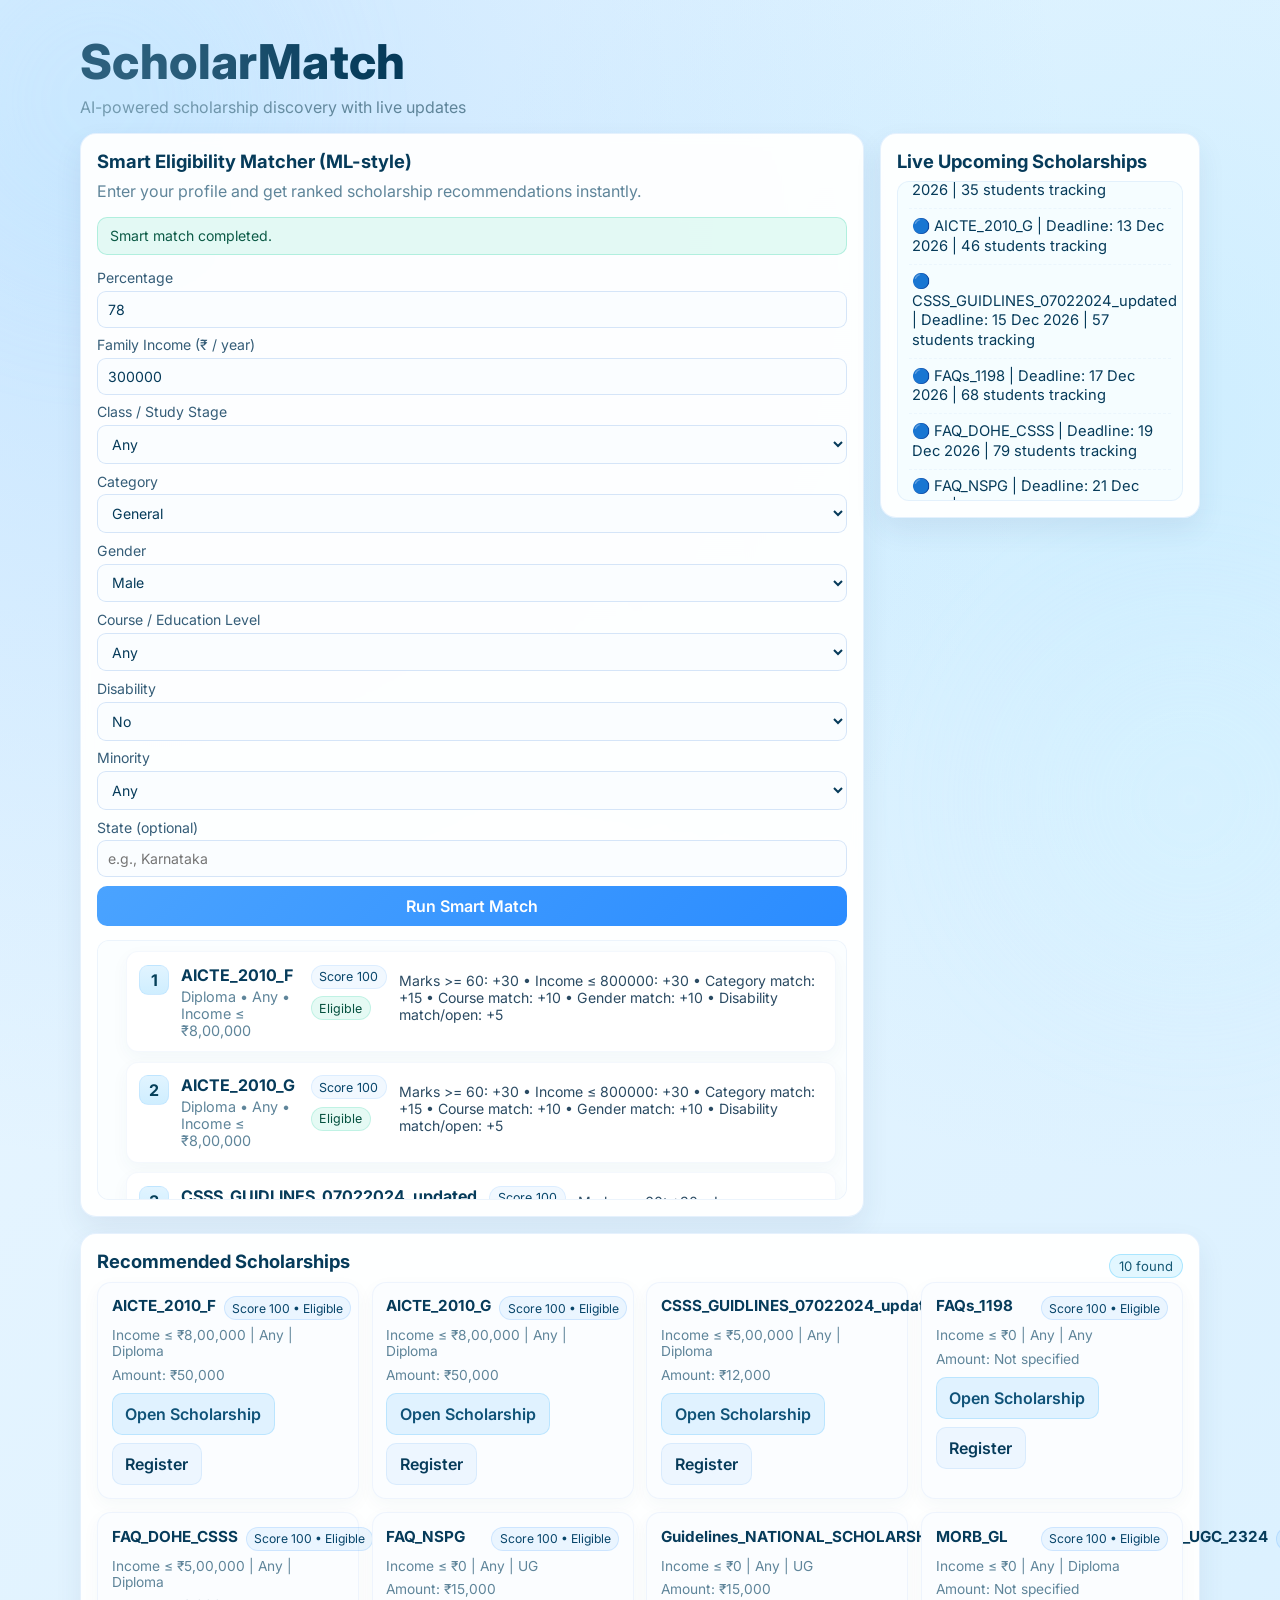
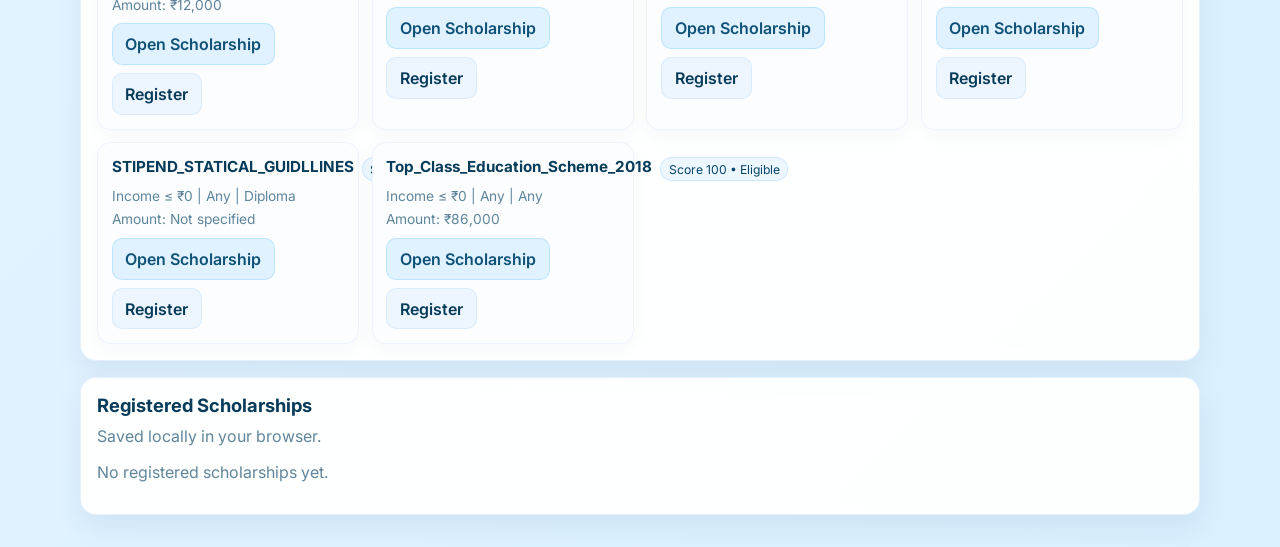
==== frontend/index.html @ 760ea65b "Folder arranged in structured manner" ====
<!DOCTYPE html>
<html lang="en">
<head>
  <meta charset="UTF-8" />
  <meta name="viewport" content="width=device-width, initial-scale=1.0" />
  <title>ScholarMatch</title>
  <link rel="preconnect" href="https://fonts.googleapis.com">
  <link rel="preconnect" href="https://fonts.gstatic.com" crossorigin>
  <link href="https://fonts.googleapis.com/css2?family=Inter:wght@400;500;600;700;800&display=swap" rel="stylesheet">
  <link rel="stylesheet" href="styles.css" />
</head>
<body>
  <div class="bg-glow bg-glow-1"></div>
  <div class="bg-glow bg-glow-2"></div>

  <header class="header container">
    <h1>ScholarMatch</h1>
    <p>AI-powered scholarship discovery with live updates</p>
  </header>

  <main class="container grid">
    <section class="panel matcher">
      <h2>Smart Eligibility Matcher (ML-style)</h2>
      <p class="muted">Enter your profile and get ranked scholarship recommendations instantly.</p>
      <p id="statusBox" class="status info">Loading scholarship data...</p>

      <form id="profileForm" class="form-grid">
        <label>
          Percentage
          <input type="number" id="marks" min="0" max="100" step="0.1" value="78" required />
        </label>

        <label>
          Family Income (₹ / year)
          <input type="number" id="income" min="0" step="1000" value="300000" required />
        </label>

        <label>
          Class / Study Stage
          <select id="class_level">
            <option value="any">Any</option>
            <option value="8">Class 8</option>
            <option value="9">Class 9</option>
            <option value="10">Class 10</option>
            <option value="11">Class 11</option>
            <option value="12">Class 12</option>
            <option value="diploma">Diploma</option>
            <option value="ug">UG</option>
            <option value="pg">PG</option>
          </select>
        </label>

        <label>
          Category
          <select id="category">
            <option>General</option>
            <option>OBC</option>
            <option>SC</option>
            <option>ST</option>
            <option>Minority</option>
          </select>
        </label>

        <label>
          Gender
          <select id="gender">
            <option>Male</option>
            <option>Female</option>
          </select>
        </label>

        <label>
          Course / Education Level
          <select id="education_level">
            <option value="any">Any</option>
            <option value="school">1-10th</option>
            <option value="pu">PU</option>
            <option value="diploma">Diploma</option>
            <option value="ug">Degree (UG)</option>
            <option value="pg">Masters (PG)</option>
          </select>
        </label>

        <label>
          Disability
          <select id="disability">
            <option>No</option>
            <option>Yes</option>
          </select>
        </label>

        <label>
          Minority
          <select id="minority">
            <option value="any">Any</option>
            <option value="yes">Yes</option>
            <option value="no">No</option>
          </select>
        </label>

        <label>
          State (optional)
          <input type="text" id="state" placeholder="e.g., Karnataka" />
        </label>

        <button type="submit" class="btn-primary">Run Smart Match</button>
      </form>
      <div id="matchList" class="match-list" aria-live="polite"></div>
    </section>

    <section class="panel sidebar">
      <h2>Live Upcoming Scholarships</h2>
      <div id="liveTicker" class="ticker" aria-live="polite"></div>
    </section>

    <section class="panel full">
      <div class="section-title-row">
        <h2>Recommended Scholarships</h2>
        <span id="recommendationCount" class="badge">0 found</span>
      </div>
      <div id="recommendationCards" class="cards"></div>
    </section>

    <section class="panel full">
      <h2>Registered Scholarships</h2>
      <p class="muted">Saved locally in your browser.</p>
      <div id="registeredCards" class="cards"></div>
    </section>
  </main>

  <template id="scholarshipCardTemplate">
    <article class="card">
      <div class="card-top">
        <h3 class="title"></h3>
        <span class="score-chip"></span>
      </div>
      <p class="meta"></p>
      <p class="amount"></p>
      <div class="actions">
        <a class="btn-link apply-link" target="_blank" rel="noopener">Open Scholarship</a>
        <button class="btn-secondary register-btn">Register</button>
      </div>
    </article>
  </template>

  <script src="script.js"></script>
</body>
</html>
---- frontend/styles.css ----
:root {
  --bg: #eaf6ff;
  --bg2: #d9f0ff;
  --panel: rgba(255, 255, 255, 0.95);
  --border: rgba(100, 170, 240, 0.16);
  --text: #063b5a;
  --muted: #5f859a;
  --primary: #4aa3ff;
  --primary-strong: #2b8cff;
  --accent: #8fdcff;
  --success: #16a085;
}

* { box-sizing: border-box; }

html,
body {
  margin: 0;
  min-height: 100%;
  overflow-x: hidden;
}

body {
  font-family: Inter, system-ui, -apple-system, Segoe UI, Roboto, sans-serif;
  color: var(--text);
  background:
    radial-gradient(circle at 10% 10%, rgba(138, 199, 255, 0.34) 0, transparent 42%),
    radial-gradient(circle at 90% 20%, rgba(141, 220, 255, 0.24) 0, transparent 36%),
    linear-gradient(135deg, var(--bg) 0%, var(--bg2) 100%);
}

.container {
  width: min(1120px, calc(100% - 1.5rem));
  margin: 0 auto;
}

.header {
  padding: 2rem 0 1rem;
}

.header h1 {
  margin: 0;
  font-size: clamp(2rem, 4vw, 3rem);
  font-weight: 800;
  letter-spacing: 0.4px;
}

.header p {
  margin: 0.35rem 0 0;
  color: var(--muted);
}

.grid {
  display: grid;
  grid-template-columns: minmax(0, 1fr);
  gap: 1rem;
  padding-bottom: 2rem;
}

@media (min-width: 920px) {
  .grid {
    grid-template-columns: minmax(0, 1fr) 320px;
    align-items: start;
  }

  .full {
    grid-column: 1 / -1;
  }
}

.panel {
  min-width: 0;
  background: var(--panel);
  border: 1px solid var(--border);
  border-radius: 16px;
  padding: 1rem;
  box-shadow: 0 12px 28px rgba(40, 70, 100, 0.08);
  backdrop-filter: blur(6px);
}

.panel.matcher {
  max-height: none;
  overflow: visible;
}

.panel.sidebar {
  position: sticky;
  top: 1rem;
  align-self: start;
}

h2 {
  margin: 0 0 0.6rem;
  font-size: 1.15rem;
}

.muted {
  color: var(--muted);
  margin-top: 0;
}

.status {
  margin: 0.7rem 0 0.9rem;
  padding: 0.58rem 0.75rem;
  border-radius: 10px;
  font-size: 0.88rem;
  border: 1px solid transparent;
}

.status.info {
  background: rgba(101, 209, 255, 0.14);
  border-color: rgba(101, 209, 255, 0.34);
  color: #225c78;
}

.status.ok {
  background: rgba(46, 208, 167, 0.12);
  border-color: rgba(46, 208, 167, 0.28);
  color: #0c5a46;
}

.status.warn {
  background: rgba(255, 195, 82, 0.14);
  border-color: rgba(255, 195, 82, 0.28);
  color: #8a5f00;
}

.form-grid {
  display: grid;
  grid-template-columns: 1fr;
  gap: 0.55rem;
}

.form-grid label {
  font-size: 0.88rem;
  color: #355d78;
  display: grid;
  gap: 0.3rem;
}

input,
select,
button {
  font: inherit;
}

input,
select {
  border: 1px solid rgba(120, 170, 230, 0.28);
  background: rgba(250, 253, 255, 0.95);
  color: var(--text);
  border-radius: 9px;
  padding: 0.55rem 0.65rem;
}

.btn-primary,
.btn-secondary,
.btn-link {
  border: 0;
  border-radius: 10px;
  padding: 0.62rem 0.8rem;
  cursor: pointer;
  text-decoration: none;
  display: inline-flex;
  align-items: center;
  justify-content: center;
  font-weight: 600;
}

.btn-primary {
  background: linear-gradient(135deg, var(--primary), var(--primary-strong));
  color: #fff;
}

.btn-primary:hover {
  filter: brightness(1.05);
}

.btn-secondary {
  background: rgba(74, 163, 255, 0.08);
  color: var(--text);
  border: 1px solid rgba(120, 180, 240, 0.18);
}

.btn-link {
  background: rgba(91, 183, 255, 0.16);
  color: #0f5278;
  border: 1px solid rgba(116, 202, 255, 0.34);
}

.section-title-row {
  display: flex;
  align-items: center;
  justify-content: space-between;
  gap: 0.5rem;
}

.badge {
  background: rgba(101, 209, 255, 0.18);
  color: #165974;
  border: 1px solid rgba(101, 209, 255, 0.45);
  padding: 0.18rem 0.55rem;
  border-radius: 999px;
  font-size: 0.82rem;
}

.cards {
  display: grid;
  grid-template-columns: repeat(auto-fill, minmax(230px, 1fr));
  gap: 0.8rem;
}

.card {
  background: #fbfdff;
  border: 1px solid rgba(120, 170, 230, 0.1);
  border-radius: 14px;
  padding: 0.85rem;
  box-shadow: 0 6px 18px rgba(30, 70, 110, 0.04);
}

.card-top {
  display: flex;
  align-items: flex-start;
  justify-content: space-between;
  gap: 0.5rem;
}

.title {
  margin: 0;
  font-size: 0.95rem;
  line-height: 1.35;
  color: var(--text);
}

.score-chip {
  background: rgba(74, 163, 255, 0.09);
  border: 1px solid rgba(74, 163, 255, 0.18);
  color: #07456a;
  font-size: 0.76rem;
  padding: 0.22rem 0.46rem;
  border-radius: 999px;
  white-space: nowrap;
}

.meta,
.amount {
  margin: 0.45rem 0 0;
  color: var(--muted);
  font-size: 0.86rem;
}

.actions {
  margin-top: 0.65rem;
  display: flex;
  gap: 0.5rem;
  flex-wrap: wrap;
}

.match-list {
  margin-top: 0.9rem;
  padding: 0.65rem;
  border-radius: 12px;
  background: #fbfeff;
  border: 1px solid rgba(120, 170, 230, 0.12);
  max-height: 260px;
  overflow-y: auto;
}

.match-list::-webkit-scrollbar,
.ticker-track::-webkit-scrollbar {
  width: 8px;
}

.match-list::-webkit-scrollbar-thumb,
.ticker-track::-webkit-scrollbar-thumb {
  background: rgba(120, 170, 230, 0.35);
  border-radius: 8px;
}

.match-list ol {
  margin: 0;
  padding: 0 0 0 1.1rem;
}

.match-item {
  display: flex;
  gap: 0.75rem;
  align-items: flex-start;
  padding: 0.78rem;
  margin-bottom: 0.6rem;
  border: 1px solid rgba(120, 170, 230, 0.08);
  border-radius: 12px;
  background: #ffffff;
  box-shadow: 0 6px 18px rgba(30, 70, 110, 0.04);
}

.match-item:last-child {
  margin-bottom: 0;
}

.match-rank {
  min-width: 30px;
  height: 30px;
  border-radius: 9px;
  background: linear-gradient(180deg, #e1f4ff, #cfeeff);
  color: #06405a;
  border: 1px solid rgba(74, 163, 255, 0.12);
  display: inline-grid;
  place-items: center;
  font-weight: 700;
}

.match-title {
  font-weight: 700;
  color: var(--text);
}

.match-title-link {
  color: var(--text);
  text-decoration: none;
}

.match-title-link:hover {
  color: var(--primary-strong);
  text-decoration: underline;
}

.match-sub {
  color: var(--muted);
  font-size: 0.9rem;
}

.match-badges {
  margin-left: auto;
  display: flex;
  gap: 0.45rem;
  align-items: center;
  flex-wrap: wrap;
}

.badge-small,
.badge-eligible {
  font-size: 0.78rem;
  border-radius: 999px;
  padding: 0.22rem 0.48rem;
  white-space: nowrap;
}

.badge-small {
  background: rgba(74, 163, 255, 0.08);
  color: #07456a;
  border: 1px solid rgba(74, 163, 255, 0.12);
}

.badge-eligible {
  background: rgba(46, 208, 167, 0.12);
  color: #05513f;
  border: 1px solid rgba(46, 208, 167, 0.2);
}

.breakdown {
  margin-top: 0.45rem;
  color: #2b4b63;
  font-size: 0.88rem;
}

.ticker {
  border: 1px solid rgba(120, 170, 230, 0.14);
  border-radius: 12px;
  background: rgba(245, 253, 255, 0.96);
  height: 320px;
  overflow: hidden;
}

.ticker-track {
  height: 100%;
  overflow-y: auto;
  padding: 0.7rem;
}

.ticker-item {
  color: var(--text);
  font-size: 0.92rem;
  display: block;
  padding: 0.45rem 0.2rem;
  border-bottom: 1px dashed rgba(120, 170, 230, 0.08);
  line-height: 1.35;
}

.bg-glow {
  position: fixed;
  width: 360px;
  height: 360px;
  border-radius: 50%;
  filter: blur(70px);
  opacity: 0.22;
  pointer-events: none;
}

.bg-glow-1 {
  background: #bfe9ff;
  top: -80px;
  left: -80px;
}

.bg-glow-2 {
  background: #d7f6ff;
  right: -90px;
  bottom: -80px;
}
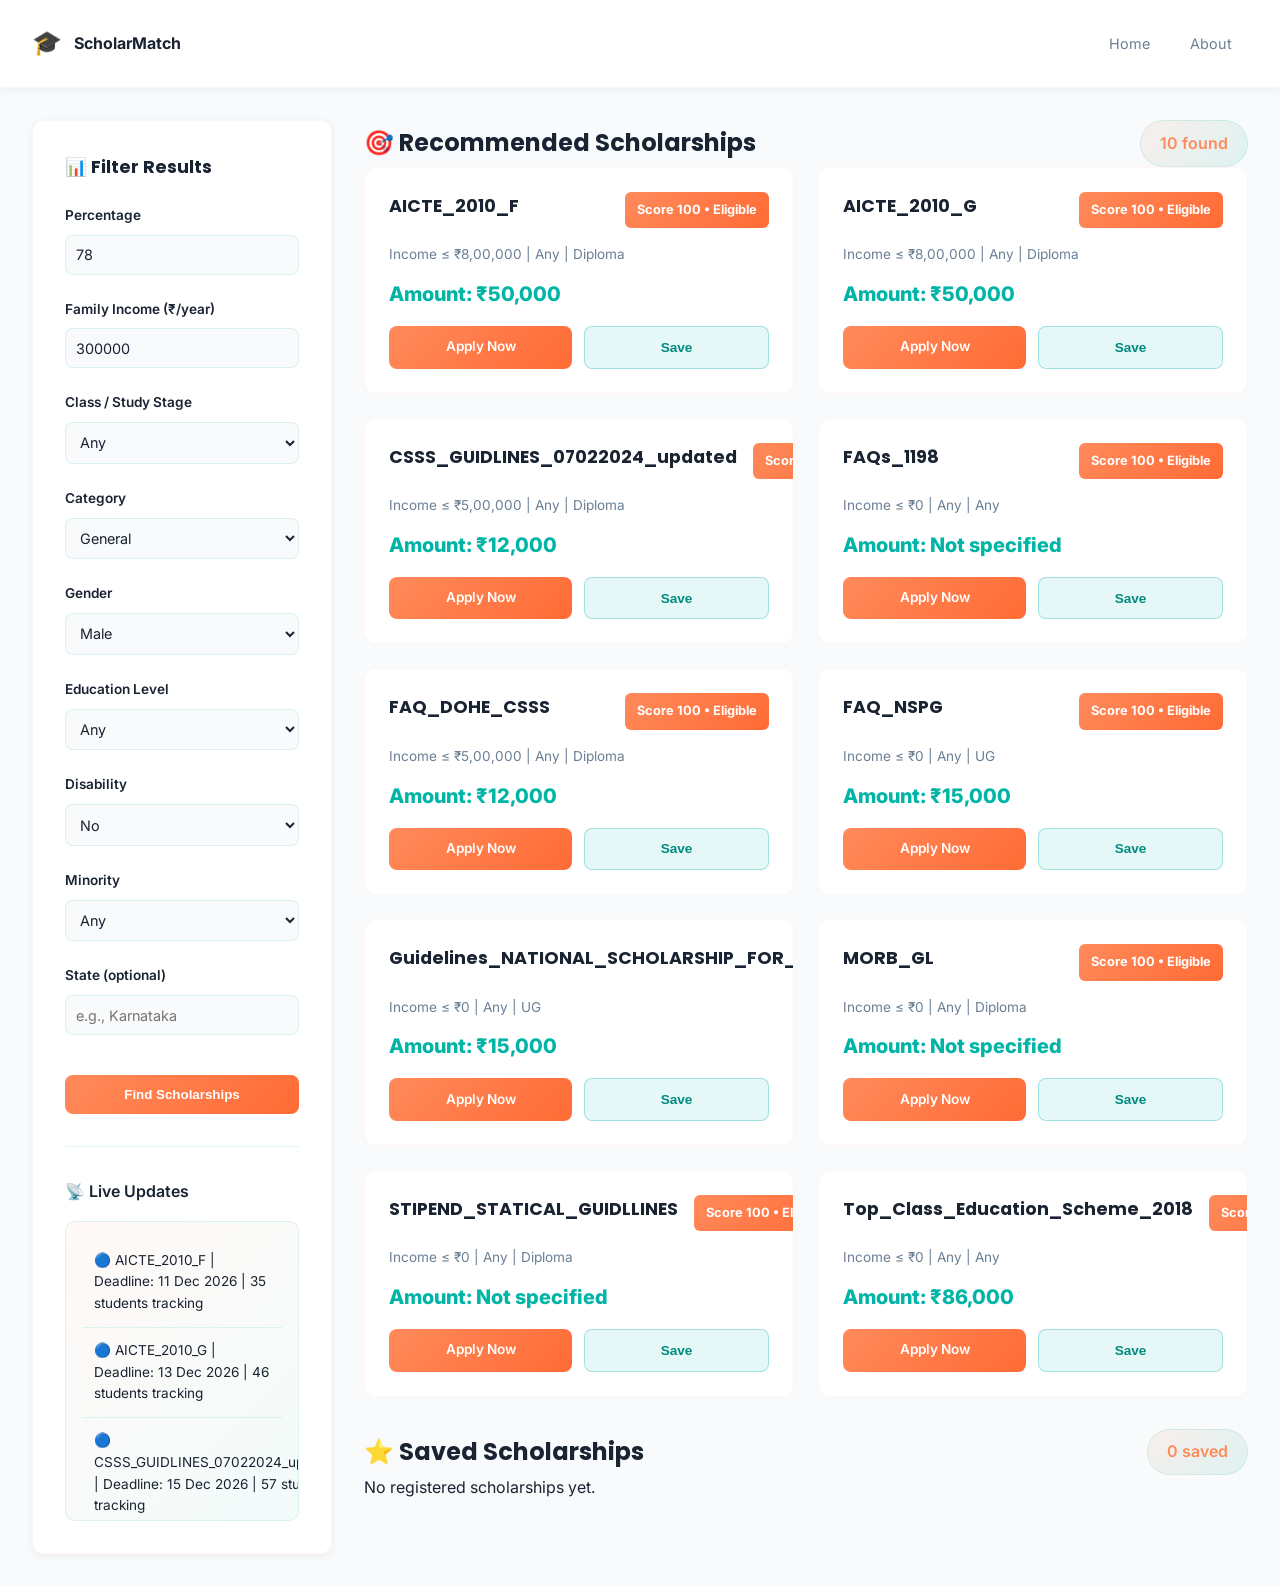
==== commit e0a0beb7: "Updated frontend UI" ====
--- a/frontend/index.html
+++ b/frontend/index.html
@@ -3,40 +3,46 @@
 <head>
   <meta charset="UTF-8" />
   <meta name="viewport" content="width=device-width, initial-scale=1.0" />
-  <title>ScholarMatch</title>
+  <title>ScholarMatch - Dashboard</title>
   <link rel="preconnect" href="https://fonts.googleapis.com">
   <link rel="preconnect" href="https://fonts.gstatic.com" crossorigin>
-  <link href="https://fonts.googleapis.com/css2?family=Inter:wght@400;500;600;700;800&display=swap" rel="stylesheet">
+  <link href="https://fonts.googleapis.com/css2?family=Poppins:wght@300;400;600;700;800&family=Inter:wght@400;500;600&display=swap" rel="stylesheet">
   <link rel="stylesheet" href="styles.css" />
 </head>
 <body>
-  <div class="bg-glow bg-glow-1"></div>
-  <div class="bg-glow bg-glow-2"></div>
-
-  <header class="header container">
-    <h1>ScholarMatch</h1>
-    <p>AI-powered scholarship discovery with live updates</p>
+  <!-- Dashboard Header -->
+  <header class="dashboard-header">
+    <div class="dashboard-header-content">
+      <a href="welcome.html" class="dashboard-logo">
+        <span style="font-size: 1.5rem;">🎓</span>
+        <strong>ScholarMatch</strong>
+      </a>
+      <nav class="dashboard-nav">
+        <a href="welcome.html">Home</a>
+        <a href="#about">About</a>
+      </nav>
+    </div>
   </header>
 
-  <main class="container grid">
-    <section class="panel matcher">
-      <h2>Smart Eligibility Matcher (ML-style)</h2>
-      <p class="muted">Enter your profile and get ranked scholarship recommendations instantly.</p>
-      <p id="statusBox" class="status info">Loading scholarship data...</p>
+  <!-- Main Container -->
+  <div class="main-container">
+    <!-- Left Sidebar - Filters -->
+    <aside class="filter-sidebar">
+      <h3>📊 Filter Results</h3>
+      
+      <form id="filterForm">
+        <div class="filter-group">
+          <label>Percentage</label>
+          <input type="number" id="marks" min="0" max="100" step="0.1" value="78" required />
+        </div>
 
-      <form id="profileForm" class="form-grid">
-        <label>
-          Percentage
-          <input type="number" id="marks" min="0" max="100" step="0.1" value="78" required />
-        </label>
+        <div class="filter-group">
+          <label>Family Income (₹/year)</label>
+          <input type="number" id="income" min="0" step="1000" value="300000" required />
+        </div>
 
-        <label>
-          Family Income (₹ / year)
-          <input type="number" id="income" min="0" step="1000" value="300000" required />
-        </label>
-
-        <label>
-          Class / Study Stage
+        <div class="filter-group">
+          <label>Class / Study Stage</label>
           <select id="class_level">
             <option value="any">Any</option>
             <option value="8">Class 8</option>
@@ -48,10 +54,10 @@
             <option value="ug">UG</option>
             <option value="pg">PG</option>
           </select>
-        </label>
+        </div>
 
-        <label>
-          Category
+        <div class="filter-group">
+          <label>Category</label>
           <select id="category">
             <option>General</option>
             <option>OBC</option>
@@ -59,18 +65,18 @@
             <option>ST</option>
             <option>Minority</option>
           </select>
-        </label>
+        </div>
 
-        <label>
-          Gender
+        <div class="filter-group">
+          <label>Gender</label>
           <select id="gender">
             <option>Male</option>
             <option>Female</option>
           </select>
-        </label>
+        </div>
 
-        <label>
-          Course / Education Level
+        <div class="filter-group">
+          <label>Education Level</label>
           <select id="education_level">
             <option value="any">Any</option>
             <option value="school">1-10th</option>
@@ -79,55 +85,76 @@
             <option value="ug">Degree (UG)</option>
             <option value="pg">Masters (PG)</option>
           </select>
-        </label>
+        </div>
 
-        <label>
-          Disability
+        <div class="filter-group">
+          <label>Disability</label>
           <select id="disability">
             <option>No</option>
             <option>Yes</option>
           </select>
-        </label>
+        </div>
 
-        <label>
-          Minority
+        <div class="filter-group">
+          <label>Minority</label>
           <select id="minority">
             <option value="any">Any</option>
             <option value="yes">Yes</option>
             <option value="no">No</option>
           </select>
-        </label>
+        </div>
 
-        <label>
-          State (optional)
+        <div class="filter-group">
+          <label>State (optional)</label>
           <input type="text" id="state" placeholder="e.g., Karnataka" />
-        </label>
+        </div>
 
-        <button type="submit" class="btn-primary">Run Smart Match</button>
+        <button type="submit" class="filter-btn">Find Scholarships</button>
       </form>
-      <div id="matchList" class="match-list" aria-live="polite"></div>
-    </section>
 
-    <section class="panel sidebar">
-      <h2>Live Upcoming Scholarships</h2>
-      <div id="liveTicker" class="ticker" aria-live="polite"></div>
-    </section>
+      <!-- Live Ticker Section -->
+      <div style="margin-top: 2rem; padding-top: 2rem; border-top: 1px solid var(--border);">
+        <h4 style="margin-bottom: 1rem; font-weight: 600;">📡 Live Updates</h4>
+        <div id="liveTicker" class="ticker" aria-live="polite"></div>
+      </div>
+    </aside>
 
-    <section class="panel full">
-      <div class="section-title-row">
-        <h2>Recommended Scholarships</h2>
-        <span id="recommendationCount" class="badge">0 found</span>
-      </div>
-      <div id="recommendationCards" class="cards"></div>
-    </section>
+    <!-- Content Area -->
+    <main class="content-area">
+      <!-- Status Message -->
+      <div id="statusBox" class="status info" style="display: none;">Loading scholarship data...</div>
 
-    <section class="panel full">
-      <h2>Registered Scholarships</h2>
-      <p class="muted">Saved locally in your browser.</p>
-      <div id="registeredCards" class="cards"></div>
-    </section>
-  </main>
+      <!-- Recommended Scholarships Section -->
+      <section>
+        <div class="content-header">
+          <h2>🎯 Recommended Scholarships</h2>
+          <span id="recommendationCount" class="result-count">0 matches found</span>
+        </div>
+        <div id="recommendationCards" class="cards"></div>
+        <div id="emptyState" class="empty-state" style="display: none;">
+          <div class="empty-state-icon">🔍</div>
+          <h3>No Scholarships Found</h3>
+          <p>Try adjusting your filters to see more opportunities</p>
+        </div>
+      </section>
 
+      <!-- Registered/Saved Scholarships Section -->
+      <section>
+        <div class="content-header">
+          <h2>⭐ Saved Scholarships</h2>
+          <span id="registeredCount" class="result-count">0 saved</span>
+        </div>
+        <div id="registeredCards" class="cards"></div>
+        <div id="emptyRegistered" class="empty-state" style="display: none;">
+          <div class="empty-state-icon">💾</div>
+          <h3>No Saved Scholarships Yet</h3>
+          <p>Click "Save" on any scholarship to store it here</p>
+        </div>
+      </section>
+    </main>
+  </div>
+
+  <!-- Scholarship Card Template -->
   <template id="scholarshipCardTemplate">
     <article class="card">
       <div class="card-top">
@@ -137,8 +164,8 @@
       <p class="meta"></p>
       <p class="amount"></p>
       <div class="actions">
-        <a class="btn-link apply-link" target="_blank" rel="noopener">Open Scholarship</a>
-        <button class="btn-secondary register-btn">Register</button>
+        <a class="btn-link apply-link" target="_blank" rel="noopener">Apply Now</a>
+        <button class="btn-secondary register-btn">Save</button>
       </div>
     </article>
   </template>
--- a/frontend/styles.css
+++ b/frontend/styles.css
@@ -1,410 +1,1192 @@
 :root {
-  --bg: #eaf6ff;
-  --bg2: #d9f0ff;
-  --panel: rgba(255, 255, 255, 0.95);
-  --border: rgba(100, 170, 240, 0.16);
-  --text: #063b5a;
-  --muted: #5f859a;
-  --primary: #4aa3ff;
-  --primary-strong: #2b8cff;
-  --accent: #8fdcff;
-  --success: #16a085;
-}
-
-* { box-sizing: border-box; }
-
-html,
+  /* New Orange & Teal Color Scheme */
+  --primary: #FF8A5B;
+  --primary-dark: #FF6B35;
+  --primary-light: #FFB08A;
+  --accent: #00B4A6;
+  --accent-dark: #008B7F;
+  --accent-light: #5FD4C9;
+  
+  /* Neutrals */
+  --bg: #F8FAFB;
+  --bg-secondary: #F0F4F7;
+  --surface: rgba(255, 255, 255, 0.98);
+  --surface-dark: rgba(20, 30, 45, 0.95);
+  --text: #1a2332;
+  --text-light: #6b7f95;
+  --border: rgba(0, 180, 166, 0.12);
+  --border-light: rgba(255, 138, 91, 0.08);
+  
+  /* Shadows */
+  --shadow-sm: 0 2px 8px rgba(26, 35, 50, 0.06);
+  --shadow-md: 0 8px 24px rgba(26, 35, 50, 0.12);
+  --shadow-lg: 0 16px 40px rgba(26, 35, 50, 0.16);
+  --shadow-xl: 0 24px 56px rgba(26, 35, 50, 0.2);
+  
+  /* Transitions */
+  --transition-fast: 0.15s ease-out;
+  --transition-base: 0.3s ease-out;
+  --transition-slow: 0.5s ease-out;
+}
+
+* {
+  box-sizing: border-box;
+  margin: 0;
+  padding: 0;
+}
+
+html, body {
+  margin: 0;
+  padding: 0;
+  overflow-x: hidden;
+}
+
 body {
+  font-family: 'Inter', system-ui, -apple-system, Segoe UI, Roboto, sans-serif;
+  color: var(--text);
+  background: var(--bg);
+  line-height: 1.6;
+}
+
+body.welcome-page {
+  background: linear-gradient(135deg, #f8fafb 0%, #f0f4f7 100%);
+}
+
+/* ============= WELCOME PAGE STYLES ============= */
+
+.bg-wrapper {
+  position: fixed;
+  top: 0;
+  left: 0;
+  width: 100%;
+  height: 100%;
+  z-index: -1;
+  pointer-events: none;
+  overflow: hidden;
+}
+
+.gradient-blob {
+  position: absolute;
+  border-radius: 50%;
+  filter: blur(100px);
+  opacity: 0.6;
+  animation: float 15s ease-in-out infinite;
+}
+
+.blob-1 {
+  width: 400px;
+  height: 400px;
+  background: linear-gradient(135deg, #FF8A5B, #FFB08A);
+  top: -100px;
+  right: -50px;
+  animation-delay: 0s;
+}
+
+.blob-2 {
+  width: 350px;
+  height: 350px;
+  background: linear-gradient(135deg, #00B4A6, #5FD4C9);
+  bottom: 50px;
+  left: -100px;
+  animation-delay: 2s;
+}
+
+.blob-3 {
+  width: 300px;
+  height: 300px;
+  background: linear-gradient(135deg, #FF6B35, #00B4A6);
+  top: 50%;
+  left: 50%;
+  animation-delay: 4s;
+}
+
+@keyframes float {
+  0%, 100% { transform: translateY(0px) scale(1); }
+  50% { transform: translateY(-30px) scale(1.1); }
+}
+
+/* Navigation Header */
+.nav-header {
+  position: sticky;
+  top: 0;
+  z-index: 100;
+  background: rgba(248, 250, 251, 0.8);
+  backdrop-filter: blur(20px);
+  border-bottom: 1px solid var(--border-light);
+  padding: 1rem 0;
+}
+
+.nav-container {
+  max-width: 1200px;
+  margin: 0 auto;
+  padding: 0 2rem;
+  display: flex;
+  justify-content: space-between;
+  align-items: center;
+}
+
+.logo {
+  display: flex;
+  align-items: center;
+  gap: 0.75rem;
+  text-decoration: none;
+  color: var(--text);
+  cursor: pointer;
+  transition: transform var(--transition-base);
+}
+
+.logo:hover {
+  transform: translateY(-2px);
+}
+
+.logo-icon {
+  font-size: 1.75rem;
+  animation: bounce 2s ease-in-out infinite;
+}
+
+.logo-text {
+  font-family: 'Poppins', sans-serif;
+  font-size: 1.5rem;
+  font-weight: 800;
   margin: 0;
-  min-height: 100%;
-  overflow-x: hidden;
-}
-
-body {
-  font-family: Inter, system-ui, -apple-system, Segoe UI, Roboto, sans-serif;
-  color: var(--text);
-  background:
-    radial-gradient(circle at 10% 10%, rgba(138, 199, 255, 0.34) 0, transparent 42%),
-    radial-gradient(circle at 90% 20%, rgba(141, 220, 255, 0.24) 0, transparent 36%),
-    linear-gradient(135deg, var(--bg) 0%, var(--bg2) 100%);
-}
-
-.container {
-  width: min(1120px, calc(100% - 1.5rem));
+  background: linear-gradient(135deg, var(--primary), var(--accent));
+  -webkit-background-clip: text;
+  -webkit-text-fill-color: transparent;
+  background-clip: text;
+}
+
+.nav-link {
+  padding: 0.6rem 1.2rem;
+  background: var(--primary);
+  color: white;
+  text-decoration: none;
+  border-radius: 8px;
+  font-weight: 600;
+  font-size: 0.9rem;
+  transition: all var(--transition-base);
+}
+
+.nav-link:hover {
+  background: var(--primary-dark);
+  transform: translateY(-2px);
+  box-shadow: 0 8px 16px rgba(255, 106, 53, 0.25);
+}
+
+/* Hero Section */
+.hero {
+  padding: 5rem 2rem;
+  margin-top: 2rem;
+}
+
+.hero-container {
+  max-width: 1200px;
   margin: 0 auto;
-}
-
-.header {
-  padding: 2rem 0 1rem;
-}
-
-.header h1 {
+  display: grid;
+  grid-template-columns: 1fr 1fr;
+  gap: 4rem;
+  align-items: center;
+}
+
+.hero-badge {
+  display: inline-flex;
+  align-items: center;
+  gap: 0.5rem;
+  background: rgba(0, 180, 166, 0.1);
+  border: 1px solid rgba(0, 180, 166, 0.3);
+  padding: 0.6rem 1.2rem;
+  border-radius: 50px;
+  color: var(--accent-dark);
+  font-weight: 600;
+  font-size: 0.9rem;
+  margin-bottom: 1.5rem;
+  animation: fadeInDown 0.6s ease-out;
+}
+
+.hero-title {
+  font-family: 'Poppins', sans-serif;
+  font-size: clamp(2.5rem, 5vw, 4rem);
+  font-weight: 800;
+  line-height: 1.2;
+  margin-bottom: 1.5rem;
+  animation: fadeInUp 0.8s ease-out 0.2s both;
+}
+
+.gradient-text {
+  background: linear-gradient(135deg, var(--primary), var(--accent));
+  -webkit-background-clip: text;
+  -webkit-text-fill-color: transparent;
+  background-clip: text;
+}
+
+.hero-subtitle {
+  font-size: 1.1rem;
+  color: var(--text-light);
+  line-height: 1.8;
+  margin-bottom: 2rem;
+  animation: fadeInUp 0.8s ease-out 0.4s both;
+}
+
+.hero-cta {
+  display: flex;
+  gap: 1rem;
+  flex-wrap: wrap;
+  animation: fadeInUp 0.8s ease-out 0.6s both;
+}
+
+.btn-cta {
+  display: inline-flex;
+  align-items: center;
+  gap: 0.5rem;
+  padding: 1rem 1.8rem;
+  border: none;
+  border-radius: 10px;
+  font-weight: 700;
+  font-size: 1rem;
+  text-decoration: none;
+  cursor: pointer;
+  transition: all var(--transition-base);
+  position: relative;
+  overflow: hidden;
+}
+
+.btn-cta::before {
+  content: '';
+  position: absolute;
+  top: 0;
+  left: -100%;
+  width: 100%;
+  height: 100%;
+  background: rgba(255, 255, 255, 0.2);
+  transition: left var(--transition-base);
+  z-index: -1;
+}
+
+.btn-cta:hover::before {
+  left: 100%;
+}
+
+.btn-cta-primary {
+  background: linear-gradient(135deg, var(--primary), var(--primary-dark));
+  color: white;
+  box-shadow: 0 8px 24px rgba(255, 106, 53, 0.3);
+}
+
+.btn-cta-primary:hover {
+  transform: translateY(-4px);
+  box-shadow: 0 12px 32px rgba(255, 106, 53, 0.4);
+}
+
+.btn-cta-secondary {
+  background: var(--surface);
+  color: var(--text);
+  border: 2px solid var(--accent);
+}
+
+.btn-cta-secondary:hover {
+  background: rgba(0, 180, 166, 0.05);
+  transform: translateY(-4px);
+}
+
+.btn-large {
+  padding: 1.2rem 2.4rem;
+  font-size: 1.1rem;
+}
+
+.arrow {
+  transition: transform var(--transition-base);
+}
+
+.btn-cta:hover .arrow {
+  transform: translateX(4px);
+}
+
+/* Hero Visual - Floating Cards */
+.hero-visual {
+  position: relative;
+  height: 400px;
+}
+
+.floating-card {
+  position: absolute;
+  background: var(--surface);
+  border: 1px solid var(--border);
+  border-radius: 12px;
+  padding: 1.5rem;
+  box-shadow: var(--shadow-lg);
+  backdrop-filter: blur(10px);
+  animation: float 6s ease-in-out infinite;
+  text-align: center;
+}
+
+.card-1 {
+  width: 140px;
+  top: 0;
+  right: 0;
+  animation-delay: 0s;
+}
+
+.card-2 {
+  width: 140px;
+  bottom: 50px;
+  left: 20px;
+  animation-delay: 1s;
+}
+
+.card-3 {
+  width: 140px;
+  bottom: 0;
+  right: 80px;
+  animation-delay: 2s;
+}
+
+.card-icon {
+  font-size: 2.5rem;
+  margin-bottom: 0.5rem;
+}
+
+.floating-card p {
+  font-size: 0.85rem;
+  color: var(--text-light);
+  margin-bottom: 0.5rem;
+}
+
+.score {
+  display: block;
+  font-size: 1.5rem;
+  font-weight: 800;
+  background: linear-gradient(135deg, var(--primary), var(--accent));
+  -webkit-background-clip: text;
+  -webkit-text-fill-color: transparent;
+  background-clip: text;
+}
+
+/* Stats Section */
+.stats {
+  padding: 4rem 2rem;
+  background: var(--surface);
+  border-top: 1px solid var(--border-light);
+  border-bottom: 1px solid var(--border-light);
+}
+
+.stats-container {
+  max-width: 1200px;
+  margin: 0 auto;
+  display: grid;
+  grid-template-columns: repeat(auto-fit, minmax(250px, 1fr));
+  gap: 2rem;
+}
+
+.stat-card {
+  text-align: center;
+  padding: 2rem;
+  background: linear-gradient(135deg, rgba(255, 138, 91, 0.05), rgba(0, 180, 166, 0.05));
+  border-radius: 12px;
+  border: 1px solid var(--border);
+  transition: all var(--transition-base);
+}
+
+.stat-card:hover {
+  transform: translateY(-8px);
+  border-color: var(--primary);
+  box-shadow: 0 12px 32px rgba(255, 138, 91, 0.15);
+}
+
+.stat-number {
+  font-family: 'Poppins', sans-serif;
+  font-size: clamp(2rem, 5vw, 3rem);
+  font-weight: 800;
+  background: linear-gradient(135deg, var(--primary), var(--accent));
+  -webkit-background-clip: text;
+  -webkit-text-fill-color: transparent;
+  background-clip: text;
+  margin-bottom: 0.5rem;
+}
+
+.stat-label {
+  color: var(--text-light);
+  font-weight: 600;
   margin: 0;
+}
+
+/* How It Works Section */
+.how-it-works {
+  padding: 5rem 2rem;
+  background: var(--bg);
+}
+
+.how-container,
+.features-container {
+  max-width: 1200px;
+  margin: 0 auto;
+}
+
+.section-title {
+  font-family: 'Poppins', sans-serif;
   font-size: clamp(2rem, 4vw, 3rem);
   font-weight: 800;
-  letter-spacing: 0.4px;
-}
-
-.header p {
-  margin: 0.35rem 0 0;
-  color: var(--muted);
-}
-
-.grid {
+  text-align: center;
+  margin-bottom: 0.5rem;
+  color: var(--text);
+}
+
+.section-subtitle {
+  text-align: center;
+  color: var(--text-light);
+  font-size: 1.1rem;
+  margin-bottom: 3rem;
+}
+
+.steps-grid {
   display: grid;
-  grid-template-columns: minmax(0, 1fr);
-  gap: 1rem;
-  padding-bottom: 2rem;
-}
-
-@media (min-width: 920px) {
-  .grid {
-    grid-template-columns: minmax(0, 1fr) 320px;
-    align-items: start;
-  }
-
-  .full {
-    grid-column: 1 / -1;
-  }
-}
-
-.panel {
-  min-width: 0;
-  background: var(--panel);
-  border: 1px solid var(--border);
-  border-radius: 16px;
-  padding: 1rem;
-  box-shadow: 0 12px 28px rgba(40, 70, 100, 0.08);
-  backdrop-filter: blur(6px);
-}
-
-.panel.matcher {
-  max-height: none;
-  overflow: visible;
-}
-
-.panel.sidebar {
-  position: sticky;
-  top: 1rem;
-  align-self: start;
-}
-
-h2 {
-  margin: 0 0 0.6rem;
-  font-size: 1.15rem;
-}
-
-.muted {
-  color: var(--muted);
-  margin-top: 0;
-}
-
-.status {
-  margin: 0.7rem 0 0.9rem;
-  padding: 0.58rem 0.75rem;
-  border-radius: 10px;
-  font-size: 0.88rem;
-  border: 1px solid transparent;
-}
-
-.status.info {
-  background: rgba(101, 209, 255, 0.14);
-  border-color: rgba(101, 209, 255, 0.34);
-  color: #225c78;
-}
-
-.status.ok {
-  background: rgba(46, 208, 167, 0.12);
-  border-color: rgba(46, 208, 167, 0.28);
-  color: #0c5a46;
-}
-
-.status.warn {
-  background: rgba(255, 195, 82, 0.14);
-  border-color: rgba(255, 195, 82, 0.28);
-  color: #8a5f00;
-}
-
-.form-grid {
-  display: grid;
-  grid-template-columns: 1fr;
-  gap: 0.55rem;
-}
-
-.form-grid label {
-  font-size: 0.88rem;
-  color: #355d78;
-  display: grid;
-  gap: 0.3rem;
-}
-
-input,
-select,
-button {
-  font: inherit;
-}
-
-input,
-select {
-  border: 1px solid rgba(120, 170, 230, 0.28);
-  background: rgba(250, 253, 255, 0.95);
-  color: var(--text);
-  border-radius: 9px;
-  padding: 0.55rem 0.65rem;
-}
-
-.btn-primary,
-.btn-secondary,
-.btn-link {
-  border: 0;
-  border-radius: 10px;
-  padding: 0.62rem 0.8rem;
-  cursor: pointer;
-  text-decoration: none;
+  grid-template-columns: repeat(auto-fit, minmax(260px, 1fr));
+  gap: 2rem;
+}
+
+.step-card {
+  background: var(--surface);
+  padding: 2rem;
+  border-radius: 12px;
+  border: 1px solid var(--border-light);
+  text-align: center;
+  transition: all var(--transition-base);
+  position: relative;
+  overflow: hidden;
+}
+
+.step-card::before {
+  content: '';
+  position: absolute;
+  top: 0;
+  left: -100%;
+  width: 100%;
+  height: 100%;
+  background: linear-gradient(90deg, transparent, rgba(255, 138, 91, 0.1), transparent);
+  transition: left 0.6s ease;
+}
+
+.step-card:hover::before {
+  left: 100%;
+}
+
+.step-card:hover {
+  border-color: var(--primary);
+  box-shadow: var(--shadow-lg);
+  transform: translateY(-8px);
+}
+
+.step-number {
   display: inline-flex;
   align-items: center;
   justify-content: center;
-  font-weight: 600;
-}
-
-.btn-primary {
-  background: linear-gradient(135deg, var(--primary), var(--primary-strong));
-  color: #fff;
-}
-
-.btn-primary:hover {
-  filter: brightness(1.05);
-}
-
-.btn-secondary {
-  background: rgba(74, 163, 255, 0.08);
-  color: var(--text);
-  border: 1px solid rgba(120, 180, 240, 0.18);
-}
-
-.btn-link {
-  background: rgba(91, 183, 255, 0.16);
-  color: #0f5278;
-  border: 1px solid rgba(116, 202, 255, 0.34);
-}
-
-.section-title-row {
+  width: 50px;
+  height: 50px;
+  background: linear-gradient(135deg, var(--primary), var(--primary-dark));
+  color: white;
+  border-radius: 50%;
+  font-weight: 800;
+  font-size: 1.5rem;
+  margin-bottom: 1rem;
+}
+
+.step-icon {
+  font-size: 3rem;
+  margin-bottom: 1rem;
+  display: block;
+}
+
+.step-card h3 {
+  font-family: 'Poppins', sans-serif;
+  font-size: 1.25rem;
+  font-weight: 700;
+  margin-bottom: 0.75rem;
+  color: var(--text);
+}
+
+.step-card p {
+  color: var(--text-light);
+  margin: 0;
+  line-height: 1.6;
+}
+
+/* Features Section */
+.features {
+  padding: 5rem 2rem;
+  background: var(--surface);
+  border-top: 1px solid var(--border-light);
+}
+
+.features-grid {
+  display: grid;
+  grid-template-columns: repeat(auto-fit, minmax(280px, 1fr));
+  gap: 2rem;
+}
+
+.feature-item {
+  padding: 2rem;
+  background: linear-gradient(135deg, rgba(255, 138, 91, 0.03), rgba(0, 180, 166, 0.03));
+  border-radius: 12px;
+  border: 1px solid var(--border);
+  transition: all var(--transition-base);
+  text-align: center;
+}
+
+.feature-item:hover {
+  background: linear-gradient(135deg, rgba(255, 138, 91, 0.08), rgba(0, 180, 166, 0.08));
+  border-color: var(--accent);
+  transform: translateY(-6px);
+  box-shadow: var(--shadow-md);
+}
+
+.feature-icon {
+  font-size: 2.5rem;
+  margin-bottom: 1rem;
+  display: block;
+}
+
+.feature-item h3 {
+  font-family: 'Poppins', sans-serif;
+  font-weight: 700;
+  margin-bottom: 0.75rem;
+  color: var(--text);
+}
+
+.feature-item p {
+  color: var(--text-light);
+  margin: 0;
+}
+
+/* CTA Footer */
+.cta-footer {
+  padding: 5rem 2rem;
+  background: linear-gradient(135deg, var(--primary), var(--primary-dark));
+  text-align: center;
+  color: white;
+}
+
+.cta-content h2 {
+  font-family: 'Poppins', sans-serif;
+  font-size: clamp(1.75rem, 4vw, 2.5rem);
+  font-weight: 800;
+  margin-bottom: 1rem;
+}
+
+.cta-content p {
+  font-size: 1.1rem;
+  margin-bottom: 2rem;
+  opacity: 0.9;
+}
+
+/* ============= DASHBOARD STYLES ============= */
+
+.dashboard-header {
+  background: var(--surface);
+  border-bottom: 1px solid var(--border-light);
+  padding: 1.5rem 0;
+  position: sticky;
+  top: 0;
+  z-index: 50;
+  box-shadow: var(--shadow-sm);
+}
+
+.dashboard-header-content {
+  max-width: 1400px;
+  margin: 0 auto;
+  padding: 0 2rem;
+  display: flex;
+  justify-content: space-between;
+  align-items: center;
+}
+
+.dashboard-logo {
   display: flex;
   align-items: center;
+  gap: 0.75rem;
+  text-decoration: none;
+  color: var(--text);
+  font-weight: 700;
+}
+
+.dashboard-nav {
+  display: flex;
+  gap: 0.5rem;
+}
+
+.dashboard-nav a {
+  padding: 0.5rem 1rem;
+  text-decoration: none;
+  color: var(--text-light);
+  border-radius: 6px;
+  transition: all var(--transition-base);
+  font-size: 0.9rem;
+}
+
+.dashboard-nav a:hover {
+  background: rgba(255, 138, 91, 0.1);
+  color: var(--primary);
+}
+
+/* Main Container */
+.main-container {
+  max-width: 1400px;
+  margin: 0 auto;
+  padding: 2rem;
+  display: grid;
+  grid-template-columns: 300px 1fr;
+  gap: 2rem;
+}
+
+/* Sidebar with Filters */
+.filter-sidebar {
+  background: var(--surface);
+  border-radius: 12px;
+  padding: 2rem;
+  height: fit-content;
+  position: sticky;
+  top: 120px;
+  border: 1px solid var(--border-light);
+  box-shadow: var(--shadow-sm);
+}
+
+.filter-sidebar h3 {
+  font-family: 'Poppins', sans-serif;
+  font-size: 1.1rem;
+  font-weight: 700;
+  margin-bottom: 1.5rem;
+  color: var(--text);
+}
+
+.filter-group {
+  margin-bottom: 1.5rem;
+}
+
+.filter-group label {
+  display: block;
+  font-size: 0.85rem;
+  font-weight: 600;
+  color: var(--text);
+  margin-bottom: 0.5rem;
+}
+
+.filter-group input,
+.filter-group select {
+  width: 100%;
+  padding: 0.65rem;
+  border: 1px solid var(--border);
+  border-radius: 8px;
+  background: var(--bg);
+  color: var(--text);
+  font-size: 0.9rem;
+  transition: all var(--transition-base);
+  font-family: inherit;
+}
+
+.filter-group input:focus,
+.filter-group select:focus {
+  outline: none;
+  border-color: var(--primary);
+  box-shadow: 0 0 0 3px rgba(255, 138, 91, 0.1);
+  background: white;
+}
+
+.filter-btn {
+  width: 100%;
+  padding: 0.75rem;
+  margin-top: 1rem;
+  background: linear-gradient(135deg, var(--primary), var(--primary-dark));
+  color: white;
+  border: none;
+  border-radius: 8px;
+  font-weight: 700;
+  cursor: pointer;
+  transition: all var(--transition-base);
+}
+
+.filter-btn:hover {
+  transform: translateY(-2px);
+  box-shadow: 0 8px 16px rgba(255, 106, 53, 0.3);
+}
+
+/* Main Content Area */
+.content-area {
+  display: flex;
+  flex-direction: column;
+  gap: 2rem;
+}
+
+.content-header {
+  display: flex;
   justify-content: space-between;
-  gap: 0.5rem;
-}
-
-.badge {
-  background: rgba(101, 209, 255, 0.18);
-  color: #165974;
-  border: 1px solid rgba(101, 209, 255, 0.45);
-  padding: 0.18rem 0.55rem;
-  border-radius: 999px;
-  font-size: 0.82rem;
-}
-
+  align-items: center;
+  flex-wrap: wrap;
+  gap: 1rem;
+}
+
+.content-header h2 {
+  font-family: 'Poppins', sans-serif;
+  font-size: 1.5rem;
+  font-weight: 700;
+}
+
+.result-count {
+  background: linear-gradient(135deg, rgba(255, 138, 91, 0.1), rgba(0, 180, 166, 0.1));
+  padding: 0.6rem 1.2rem;
+  border-radius: 50px;
+  font-weight: 600;
+  color: var(--primary);
+  border: 1px solid var(--border);
+}
+
+/* Recommendation Cards */
 .cards {
   display: grid;
-  grid-template-columns: repeat(auto-fill, minmax(230px, 1fr));
-  gap: 0.8rem;
+  grid-template-columns: repeat(auto-fill, minmax(320px, 1fr));
+  gap: 1.5rem;
 }
 
 .card {
-  background: #fbfdff;
-  border: 1px solid rgba(120, 170, 230, 0.1);
-  border-radius: 14px;
-  padding: 0.85rem;
-  box-shadow: 0 6px 18px rgba(30, 70, 110, 0.04);
+  background: var(--surface);
+  border: 1px solid var(--border-light);
+  border-radius: 12px;
+  padding: 1.5rem;
+  transition: all var(--transition-base);
+  cursor: pointer;
+  position: relative;
+  overflow: hidden;
+  display: flex;
+  flex-direction: column;
+}
+
+.card::before {
+  content: '';
+  position: absolute;
+  top: -2px;
+  left: 0;
+  right: 0;
+  height: 4px;
+  background: linear-gradient(90deg, var(--primary), var(--accent));
+  transform: scaleX(0);
+  transform-origin: left;
+  transition: transform var(--transition-base);
+}
+
+.card:hover::before {
+  transform: scaleX(1);
+}
+
+.card:hover {
+  border-color: var(--primary);
+  box-shadow: var(--shadow-lg);
+  transform: translateY(-8px);
 }
 
 .card-top {
   display: flex;
+  justify-content: space-between;
   align-items: flex-start;
-  justify-content: space-between;
-  gap: 0.5rem;
-}
-
-.title {
+  gap: 1rem;
+  margin-bottom: 1rem;
+}
+
+.card .title {
+  font-family: 'Poppins', sans-serif;
+  font-size: 1.1rem;
+  font-weight: 700;
+  color: var(--text);
   margin: 0;
-  font-size: 0.95rem;
-  line-height: 1.35;
-  color: var(--text);
+  flex: 1;
 }
 
 .score-chip {
-  background: rgba(74, 163, 255, 0.09);
-  border: 1px solid rgba(74, 163, 255, 0.18);
-  color: #07456a;
-  font-size: 0.76rem;
-  padding: 0.22rem 0.46rem;
-  border-radius: 999px;
+  background: linear-gradient(135deg, var(--primary), var(--primary-dark));
+  color: white;
+  padding: 0.5rem 0.75rem;
+  border-radius: 6px;
+  font-size: 0.8rem;
+  font-weight: 700;
   white-space: nowrap;
 }
 
-.meta,
-.amount {
-  margin: 0.45rem 0 0;
-  color: var(--muted);
-  font-size: 0.86rem;
+.card .meta {
+  font-size: 0.85rem;
+  color: var(--text-light);
+  margin: 0 0 0.75rem;
+}
+
+.card .amount {
+  font-size: 1.25rem;
+  font-weight: 800;
+  color: var(--accent);
+  margin: 0 0 1rem;
 }
 
 .actions {
-  margin-top: 0.65rem;
-  display: flex;
-  gap: 0.5rem;
-  flex-wrap: wrap;
-}
-
-.match-list {
-  margin-top: 0.9rem;
-  padding: 0.65rem;
-  border-radius: 12px;
-  background: #fbfeff;
-  border: 1px solid rgba(120, 170, 230, 0.12);
-  max-height: 260px;
-  overflow-y: auto;
-}
-
-.match-list::-webkit-scrollbar,
-.ticker-track::-webkit-scrollbar {
-  width: 8px;
-}
-
-.match-list::-webkit-scrollbar-thumb,
-.ticker-track::-webkit-scrollbar-thumb {
-  background: rgba(120, 170, 230, 0.35);
-  border-radius: 8px;
-}
-
-.match-list ol {
-  margin: 0;
-  padding: 0 0 0 1.1rem;
-}
-
-.match-item {
   display: flex;
   gap: 0.75rem;
-  align-items: flex-start;
-  padding: 0.78rem;
-  margin-bottom: 0.6rem;
-  border: 1px solid rgba(120, 170, 230, 0.08);
-  border-radius: 12px;
-  background: #ffffff;
-  box-shadow: 0 6px 18px rgba(30, 70, 110, 0.04);
-}
-
-.match-item:last-child {
-  margin-bottom: 0;
-}
-
-.match-rank {
-  min-width: 30px;
-  height: 30px;
-  border-radius: 9px;
-  background: linear-gradient(180deg, #e1f4ff, #cfeeff);
-  color: #06405a;
-  border: 1px solid rgba(74, 163, 255, 0.12);
-  display: inline-grid;
-  place-items: center;
+  flex-wrap: wrap;
+  margin-top: auto;
+}
+
+.btn-link,
+.btn-secondary {
+  flex: 1;
+  min-width: 120px;
+  padding: 0.65rem 1rem;
+  border: none;
+  border-radius: 8px;
+  font-weight: 600;
+  font-size: 0.85rem;
+  cursor: pointer;
+  transition: all var(--transition-base);
+  text-decoration: none;
+  text-align: center;
+  display: inline-flex;
+  align-items: center;
+  justify-content: center;
+}
+
+.btn-link {
+  background: linear-gradient(135deg, var(--primary), var(--primary-dark));
+  color: white;
+  border: none;
+}
+
+.btn-link:hover {
+  transform: translateY(-2px);
+  box-shadow: 0 6px 12px rgba(255, 106, 53, 0.25);
+}
+
+.btn-secondary {
+  background: rgba(0, 180, 166, 0.1);
+  color: var(--accent-dark);
+  border: 1px solid rgba(0, 180, 166, 0.3);
+}
+
+.btn-secondary:hover {
+  background: rgba(0, 180, 166, 0.2);
+  border-color: var(--accent);
+}
+
+.btn-secondary.registered {
+  background: rgba(22, 160, 133, 0.2);
+  color: #16a085;
+  border-color: #16a085;
+}
+
+/* Live Ticker Styling */
+.ticker {
+  background: linear-gradient(135deg, rgba(255, 138, 91, 0.05), rgba(0, 180, 166, 0.05));
+  border: 1px solid var(--border);
+  border-radius: 10px;
+  padding: 1rem;
+  overflow: auto;
+  max-height: 300px;
+}
+
+.ticker-item {
+  display: flex;
+  justify-content: space-between;
+  align-items: center;
+  padding: 0.75rem;
+  border-bottom: 1px solid var(--border);
+  font-size: 0.85rem;
+  animation: slideIn 0.4s ease-out;
+}
+
+.ticker-item:last-child {
+  border-bottom: none;
+}
+
+.ticker-name {
+  font-weight: 600;
+  color: var(--text);
+  flex: 1;
+}
+
+.ticker-date {
+  color: var(--text-light);
+  margin: 0 1rem;
+}
+
+.ticker-viewers {
+  color: var(--primary);
   font-weight: 700;
 }
 
-.match-title {
-  font-weight: 700;
-  color: var(--text);
-}
-
-.match-title-link {
-  color: var(--text);
-  text-decoration: none;
-}
-
-.match-title-link:hover {
-  color: var(--primary-strong);
-  text-decoration: underline;
-}
-
-.match-sub {
-  color: var(--muted);
+@keyframes slideIn {
+  from {
+    opacity: 0;
+    transform: translateX(-20px);
+  }
+  to {
+    opacity: 1;
+    transform: translateX(0);
+  }
+}
+
+/* Status Messages */
+.status {
+  margin: 0.7rem 0 0.9rem;
+  padding: 0.75rem 1rem;
+  border-radius: 8px;
   font-size: 0.9rem;
-}
-
-.match-badges {
-  margin-left: auto;
-  display: flex;
-  gap: 0.45rem;
-  align-items: center;
-  flex-wrap: wrap;
-}
-
-.badge-small,
-.badge-eligible {
-  font-size: 0.78rem;
-  border-radius: 999px;
-  padding: 0.22rem 0.48rem;
-  white-space: nowrap;
-}
-
-.badge-small {
-  background: rgba(74, 163, 255, 0.08);
-  color: #07456a;
-  border: 1px solid rgba(74, 163, 255, 0.12);
-}
-
-.badge-eligible {
-  background: rgba(46, 208, 167, 0.12);
-  color: #05513f;
-  border: 1px solid rgba(46, 208, 167, 0.2);
-}
-
-.breakdown {
-  margin-top: 0.45rem;
-  color: #2b4b63;
-  font-size: 0.88rem;
-}
-
-.ticker {
-  border: 1px solid rgba(120, 170, 230, 0.14);
-  border-radius: 12px;
-  background: rgba(245, 253, 255, 0.96);
-  height: 320px;
-  overflow: hidden;
-}
-
-.ticker-track {
-  height: 100%;
-  overflow-y: auto;
-  padding: 0.7rem;
-}
-
-.ticker-item {
-  color: var(--text);
-  font-size: 0.92rem;
-  display: block;
-  padding: 0.45rem 0.2rem;
-  border-bottom: 1px dashed rgba(120, 170, 230, 0.08);
-  line-height: 1.35;
-}
-
-.bg-glow {
-  position: fixed;
-  width: 360px;
-  height: 360px;
-  border-radius: 50%;
-  filter: blur(70px);
-  opacity: 0.22;
-  pointer-events: none;
-}
-
-.bg-glow-1 {
-  background: #bfe9ff;
-  top: -80px;
-  left: -80px;
-}
-
-.bg-glow-2 {
-  background: #d7f6ff;
-  right: -90px;
-  bottom: -80px;
-}
+  border: 1px solid transparent;
+  animation: fadeInUp 0.4s ease-out;
+}
+
+.status.info {
+  background: rgba(0, 180, 166, 0.1);
+  border-color: rgba(0, 180, 166, 0.3);
+  color: var(--accent-dark);
+}
+
+.status.ok {
+  background: rgba(22, 160, 133, 0.1);
+  border-color: rgba(22, 160, 133, 0.3);
+  color: #16a085;
+}
+
+.status.warn {
+  background: rgba(255, 195, 82, 0.1);
+  border-color: rgba(255, 195, 82, 0.3);
+  color: #8a5f00;
+}
+
+.status.error {
+  background: rgba(231, 76, 60, 0.1);
+  border-color: rgba(231, 76, 60, 0.3);
+  color: #c0392b;
+}
+
+/* Empty State */
+.empty-state {
+  text-align: center;
+  padding: 3rem 2rem;
+  color: var(--text-light);
+}
+
+.empty-state-icon {
+  font-size: 4rem;
+  margin-bottom: 1rem;
+}
+
+.empty-state h3 {
+  font-family: 'Poppins', sans-serif;
+  color: var(--text);
+  margin-bottom: 0.5rem;
+}
+
+/* ============= ANIMATIONS ============= */
+
+@keyframes fadeInDown {
+  from {
+    opacity: 0;
+    transform: translateY(-20px);
+  }
+  to {
+    opacity: 1;
+    transform: translateY(0);
+  }
+}
+
+@keyframes fadeInUp {
+  from {
+    opacity: 0;
+    transform: translateY(20px);
+  }
+  to {
+    opacity: 1;
+    transform: translateY(0);
+  }
+}
+
+@keyframes bounce {
+  0%, 100% { transform: translateY(0); }
+  50% { transform: translateY(-8px); }
+}
+
+@keyframes slideInLeft {
+  from {
+    opacity: 0;
+    transform: translateX(-30px);
+  }
+  to {
+    opacity: 1;
+    transform: translateX(0);
+  }
+}
+
+@keyframes slideInRight {
+  from {
+    opacity: 0;
+    transform: translateX(30px);
+  }
+  to {
+    opacity: 1;
+    transform: translateX(0);
+  }
+}
+
+@keyframes scaleIn {
+  from {
+    opacity: 0;
+    transform: scale(0.95);
+  }
+  to {
+    opacity: 1;
+    transform: scale(1);
+  }
+}
+
+@keyframes rotate {
+  from { transform: rotate(0deg); }
+  to { transform: rotate(360deg); }
+}
+
+.animate-bounce {
+  animation: bounce 2s ease-in-out infinite;
+}
+
+.animate-count {
+  animation: fadeInUp 0.8s ease-out;
+}
+
+.animate-scale {
+  animation: scaleIn 0.6s ease-out;
+}
+
+/* ============= RESPONSIVE DESIGN ============= */
+
+@media (max-width: 1024px) {
+  .hero-container {
+    grid-template-columns: 1fr;
+    gap: 2rem;
+  }
+
+  .hero-visual {
+    height: 300px;
+  }
+
+  .main-container {
+    grid-template-columns: 1fr;
+  }
+
+  .filter-sidebar {
+    position: static;
+  }
+}
+
+@media (max-width: 768px) {
+  .nav-container {
+    padding: 0 1rem;
+  }
+
+  .logo-text {
+    font-size: 1.25rem;
+  }
+
+  .hero {
+    padding: 3rem 1rem;
+  }
+
+  .hero-title {
+    font-size: 2rem;
+  }
+
+  .hero-visual {
+    display: none;
+  }
+
+  .stats-container {
+    grid-template-columns: repeat(2, 1fr);
+  }
+
+  .step-card,
+  .feature-item {
+    padding: 1.5rem;
+  }
+
+  .filter-sidebar {
+    padding: 1.5rem;
+  }
+
+  .cards {
+    grid-template-columns: 1fr;
+  }
+
+  .main-container {
+    padding: 1rem;
+  }
+}
+
+@media (max-width: 480px) {
+  .hero-cta {
+    flex-direction: column;
+  }
+
+  .btn-cta {
+    width: 100%;
+    padding: 0.9rem 1.5rem;
+  }
+
+  .stats-container {
+    grid-template-columns: 1fr;
+  }
+
+  .section-title {
+    font-size: 1.5rem;
+  }
+
+  .dashboard-header-content {
+    padding: 0 1rem;
+  }
+
+  .content-header {
+    flex-direction: column;
+    align-items: flex-start;
+  }
+
+  .filter-sidebar {
+    margin-bottom: 1rem;
+  }
+
+  .card {
+    padding: 1rem;
+  }
+
+  .nav-link {
+    padding: 0.5rem 1rem;
+    font-size: 0.8rem;
+  }
+}
+
+/* ============= UTILITY CLASSES ============= */
+
+.container {
+  max-width: 1200px;
+  margin: 0 auto;
+  padding: 0 2rem;
+}
+
+.grid {
+  display: grid;
+  gap: 1rem;
+}
+
+.hidden {
+  display: none !important;
+}
+
+.visible {
+  display: block !important;
+}
+
+/* Smooth Scroll Behavior */
+html {
+  scroll-behavior: smooth;
+}
+
+/* Selection Color */
+::selection {
+  background: linear-gradient(135deg, var(--primary), var(--accent));
+  color: white;
+}
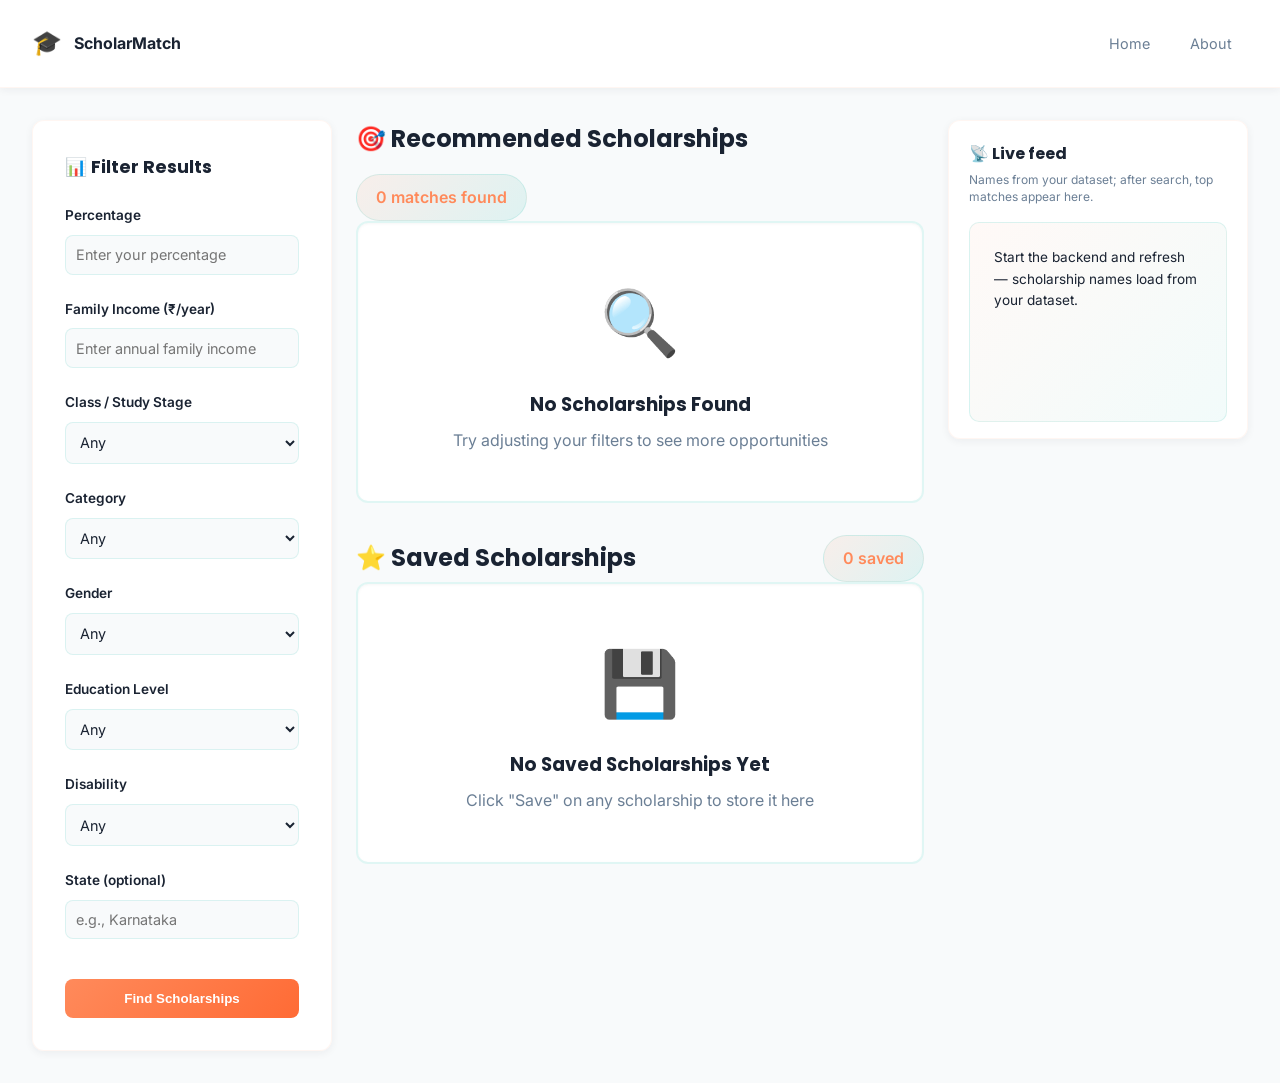
==== commit 2349b478: "Merged fronted and backend" ====
--- a/frontend/index.html
+++ b/frontend/index.html
@@ -13,13 +13,13 @@
   <!-- Dashboard Header -->
   <header class="dashboard-header">
     <div class="dashboard-header-content">
-      <a href="welcome.html" class="dashboard-logo">
+      <a href="/welcome.html" class="dashboard-logo">
         <span style="font-size: 1.5rem;">🎓</span>
         <strong>ScholarMatch</strong>
       </a>
       <nav class="dashboard-nav">
-        <a href="welcome.html">Home</a>
-        <a href="#about">About</a>
+        <a href="/welcome.html">Home</a>
+        <a href="/welcome.html#how-it-works">About</a>
       </nav>
     </div>
   </header>
@@ -33,12 +33,12 @@
       <form id="filterForm">
         <div class="filter-group">
           <label>Percentage</label>
-          <input type="number" id="marks" min="0" max="100" step="0.1" value="78" required />
+          <input type="number" id="marks" min="0" max="100" step="0.1" placeholder="Enter your percentage" required />
         </div>
 
         <div class="filter-group">
           <label>Family Income (₹/year)</label>
-          <input type="number" id="income" min="0" step="1000" value="300000" required />
+          <input type="number" id="income" min="0" step="1000" placeholder="Enter annual family income" required />
         </div>
 
         <div class="filter-group">
@@ -59,6 +59,7 @@
         <div class="filter-group">
           <label>Category</label>
           <select id="category">
+            <option value="any">Any</option>
             <option>General</option>
             <option>OBC</option>
             <option>SC</option>
@@ -70,6 +71,7 @@
         <div class="filter-group">
           <label>Gender</label>
           <select id="gender">
+            <option value="any">Any</option>
             <option>Male</option>
             <option>Female</option>
           </select>
@@ -90,17 +92,9 @@
         <div class="filter-group">
           <label>Disability</label>
           <select id="disability">
+            <option value="any">Any</option>
             <option>No</option>
             <option>Yes</option>
-          </select>
-        </div>
-
-        <div class="filter-group">
-          <label>Minority</label>
-          <select id="minority">
-            <option value="any">Any</option>
-            <option value="yes">Yes</option>
-            <option value="no">No</option>
           </select>
         </div>
 
@@ -111,12 +105,6 @@
 
         <button type="submit" class="filter-btn">Find Scholarships</button>
       </form>
-
-      <!-- Live Ticker Section -->
-      <div style="margin-top: 2rem; padding-top: 2rem; border-top: 1px solid var(--border);">
-        <h4 style="margin-bottom: 1rem; font-weight: 600;">📡 Live Updates</h4>
-        <div id="liveTicker" class="ticker" aria-live="polite"></div>
-      </div>
     </aside>
 
     <!-- Content Area -->
@@ -125,33 +113,44 @@
       <div id="statusBox" class="status info" style="display: none;">Loading scholarship data...</div>
 
       <!-- Recommended Scholarships Section -->
-      <section>
+      <section class="recommendations-section">
         <div class="content-header">
           <h2>🎯 Recommended Scholarships</h2>
           <span id="recommendationCount" class="result-count">0 matches found</span>
         </div>
-        <div id="recommendationCards" class="cards"></div>
-        <div id="emptyState" class="empty-state" style="display: none;">
-          <div class="empty-state-icon">🔍</div>
-          <h3>No Scholarships Found</h3>
-          <p>Try adjusting your filters to see more opportunities</p>
+        <div class="cards-scroll-panel" id="recommendationsScrollPanel">
+          <div id="recommendationCards" class="cards cards--scroll-inner"></div>
+          <div id="emptyState" class="empty-state empty-state--panel" style="display: none;">
+            <div class="empty-state-icon">🔍</div>
+            <h3>No Scholarships Found</h3>
+            <p>Try adjusting your filters to see more opportunities</p>
+          </div>
         </div>
       </section>
 
       <!-- Registered/Saved Scholarships Section -->
-      <section>
+      <section class="saved-section">
         <div class="content-header">
           <h2>⭐ Saved Scholarships</h2>
           <span id="registeredCount" class="result-count">0 saved</span>
         </div>
-        <div id="registeredCards" class="cards"></div>
-        <div id="emptyRegistered" class="empty-state" style="display: none;">
-          <div class="empty-state-icon">💾</div>
-          <h3>No Saved Scholarships Yet</h3>
-          <p>Click "Save" on any scholarship to store it here</p>
+        <div class="cards-scroll-panel cards-scroll-panel--saved">
+          <div id="registeredCards" class="cards cards--scroll-inner"></div>
+          <div id="emptyRegistered" class="empty-state empty-state--panel" style="display: none;">
+            <div class="empty-state-icon">💾</div>
+            <h3>No Saved Scholarships Yet</h3>
+            <p>Click "Save" on any scholarship to store it here</p>
+          </div>
         </div>
       </section>
     </main>
+
+    <!-- Right sidebar: scrolling updates from dataset / model -->
+    <aside class="ticker-sidebar" aria-label="Scholarship feed">
+      <h3 class="ticker-sidebar-title">📡 Live feed</h3>
+      <p class="ticker-sidebar-hint">Names from your dataset; after search, top matches appear here.</p>
+      <div id="liveTicker" class="ticker ticker--sidebar" aria-live="polite"></div>
+    </aside>
   </div>
 
   <!-- Scholarship Card Template -->
--- a/frontend/styles.css
+++ b/frontend/styles.css
@@ -625,14 +625,15 @@
   color: var(--primary);
 }
 
-/* Main Container */
+/* Main Container: filters | content | ticker (right) */
 .main-container {
-  max-width: 1400px;
+  max-width: 1600px;
   margin: 0 auto;
   padding: 2rem;
   display: grid;
-  grid-template-columns: 300px 1fr;
-  gap: 2rem;
+  grid-template-columns: minmax(260px, 300px) minmax(0, 1fr) minmax(240px, 300px);
+  gap: 1.5rem;
+  align-items: start;
 }
 
 /* Sidebar with Filters */
@@ -711,6 +712,89 @@
   display: flex;
   flex-direction: column;
   gap: 2rem;
+  min-width: 0;
+}
+
+/* Bordered scroll regions for cards (page height stays stable) */
+.cards-scroll-panel {
+  border: 2px solid var(--border);
+  border-radius: 12px;
+  background: var(--surface);
+  max-height: min(58vh, 560px);
+  min-height: 180px;
+  overflow-y: auto;
+  overflow-x: hidden;
+  padding: 1rem;
+  box-shadow: inset 0 1px 3px rgba(0, 0, 0, 0.04);
+}
+
+.cards-scroll-panel--saved {
+  max-height: min(34vh, 380px);
+}
+
+.cards-scroll-panel .cards {
+  margin: 0;
+}
+
+.cards-scroll-panel .empty-state--panel {
+  min-height: 160px;
+  display: flex;
+  flex-direction: column;
+  align-items: center;
+  justify-content: center;
+  text-align: center;
+  padding: 2rem 1rem;
+}
+
+.cards-scroll-panel .card:hover {
+  transform: translateY(-2px);
+}
+
+/* Right sidebar ticker */
+.ticker-sidebar {
+  background: var(--surface);
+  border-radius: 12px;
+  padding: 1.25rem 1.25rem 1rem;
+  border: 1px solid var(--border-light);
+  box-shadow: var(--shadow-sm);
+  position: sticky;
+  top: 100px;
+  max-height: calc(100vh - 120px);
+  display: flex;
+  flex-direction: column;
+  min-width: 0;
+}
+
+.ticker-sidebar-title {
+  font-family: 'Poppins', sans-serif;
+  font-size: 1rem;
+  font-weight: 700;
+  margin: 0 0 0.35rem;
+  color: var(--text);
+}
+
+.ticker-sidebar-hint {
+  font-size: 0.75rem;
+  color: var(--text-light);
+  margin: 0 0 1rem;
+  line-height: 1.4;
+}
+
+.ticker.ticker--sidebar {
+  flex: 1;
+  min-height: 200px;
+  max-height: calc(100vh - 260px);
+  overflow: hidden;
+  display: flex;
+  flex-direction: column;
+  padding: 0.75rem;
+}
+
+.ticker.ticker--sidebar .ticker-track {
+  flex: 1;
+  overflow-y: auto;
+  overflow-x: hidden;
+  max-height: 100%;
 }
 
 .content-header {
@@ -896,6 +980,12 @@
   border-bottom: none;
 }
 
+.ticker-meta {
+  opacity: 0.75;
+  font-size: 0.8rem;
+  color: var(--text-light);
+}
+
 .ticker-name {
   font-weight: 600;
   color: var(--text);
@@ -1056,7 +1146,7 @@
 
 /* ============= RESPONSIVE DESIGN ============= */
 
-@media (max-width: 1024px) {
+@media (max-width: 1200px) {
   .hero-container {
     grid-template-columns: 1fr;
     gap: 2rem;
@@ -1072,6 +1162,24 @@
 
   .filter-sidebar {
     position: static;
+  }
+
+  .ticker-sidebar {
+    position: static;
+    max-height: none;
+    order: 3;
+  }
+
+  .filter-sidebar {
+    order: 1;
+  }
+
+  .content-area {
+    order: 2;
+  }
+
+  .ticker.ticker--sidebar {
+    max-height: 280px;
   }
 }
 
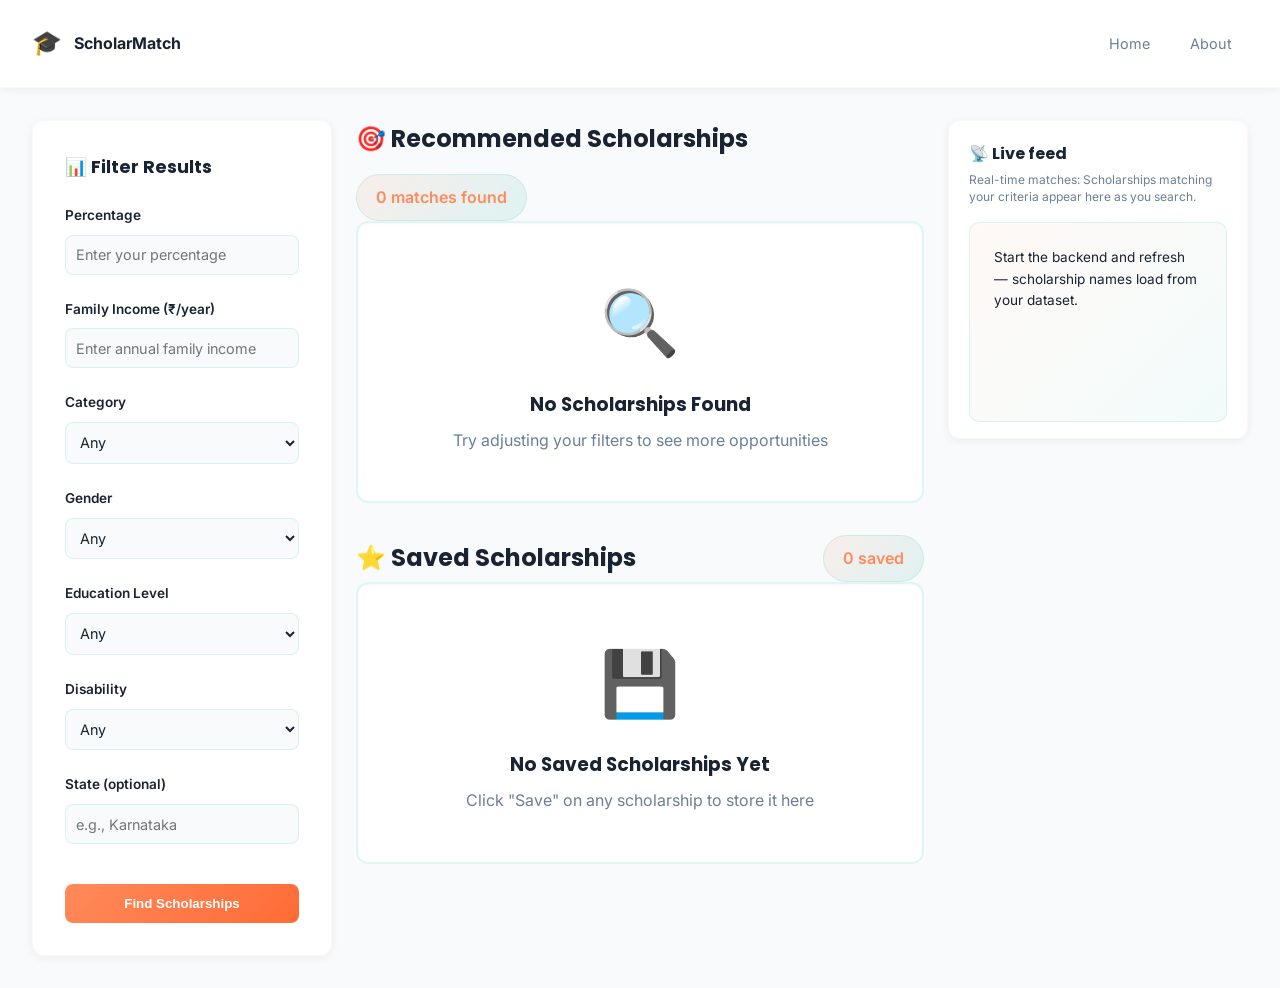
==== commit 129c957d: "php login storage system" ====
--- a/frontend/index.html
+++ b/frontend/index.html
@@ -42,21 +42,6 @@
         </div>
 
         <div class="filter-group">
-          <label>Class / Study Stage</label>
-          <select id="class_level">
-            <option value="any">Any</option>
-            <option value="8">Class 8</option>
-            <option value="9">Class 9</option>
-            <option value="10">Class 10</option>
-            <option value="11">Class 11</option>
-            <option value="12">Class 12</option>
-            <option value="diploma">Diploma</option>
-            <option value="ug">UG</option>
-            <option value="pg">PG</option>
-          </select>
-        </div>
-
-        <div class="filter-group">
           <label>Category</label>
           <select id="category">
             <option value="any">Any</option>
@@ -93,8 +78,8 @@
           <label>Disability</label>
           <select id="disability">
             <option value="any">Any</option>
-            <option>No</option>
-            <option>Yes</option>
+            <option value="no">No</option>
+            <option value="yes">Yes</option>
           </select>
         </div>
 
@@ -148,7 +133,7 @@
     <!-- Right sidebar: scrolling updates from dataset / model -->
     <aside class="ticker-sidebar" aria-label="Scholarship feed">
       <h3 class="ticker-sidebar-title">📡 Live feed</h3>
-      <p class="ticker-sidebar-hint">Names from your dataset; after search, top matches appear here.</p>
+      <p class="ticker-sidebar-hint">Real-time matches: Scholarships matching your criteria appear here as you search.</p>
       <div id="liveTicker" class="ticker ticker--sidebar" aria-live="polite"></div>
     </aside>
   </div>
@@ -162,6 +147,23 @@
       </div>
       <p class="meta"></p>
       <p class="amount"></p>
+      
+      <!-- Applicability & Accuracy Metrics -->
+      <div class="card-metrics">
+        <div class="metric-item">
+          <span class="metric-label">Applicable:</span>
+          <span class="metric-value applicable-percentage"></span>
+        </div>
+        <div class="metric-item">
+          <span class="metric-label">Accuracy:</span>
+          <span class="metric-value accuracy-value"></span>
+        </div>
+        <div class="metric-item">
+          <span class="metric-label">Error Rate:</span>
+          <span class="metric-value error-rate-value"></span>
+        </div>
+      </div>
+      
       <div class="actions">
         <a class="btn-link apply-link" target="_blank" rel="noopener">Apply Now</a>
         <button class="btn-secondary register-btn">Save</button>
--- a/frontend/styles.css
+++ b/frontend/styles.css
@@ -123,6 +123,20 @@
   display: flex;
   justify-content: space-between;
   align-items: center;
+  gap: 1rem;
+}
+
+.nav-left {
+  display: flex;
+  align-items: center;
+  gap: 1rem;
+  flex-wrap: wrap;
+}
+
+.nav-actions {
+  display: flex;
+  gap: 0.75rem;
+  flex-wrap: wrap;
 }
 
 .logo {
@@ -164,6 +178,21 @@
   font-weight: 600;
   font-size: 0.9rem;
   transition: all var(--transition-base);
+}
+
+.nav-link--register {
+  background: linear-gradient(135deg, #00B4A6, #008B7F);
+}
+
+.nav-link--login {
+  background: rgba(255, 255, 255, 0.95);
+  color: var(--primary-dark);
+  border: 1px solid rgba(255, 106, 53, 0.18);
+}
+
+.nav-link--login:hover {
+  background: #fff;
+  color: var(--primary-dark);
 }
 
 .nav-link:hover {
@@ -901,6 +930,35 @@
   font-weight: 800;
   color: var(--accent);
   margin: 0 0 1rem;
+}
+
+/* Card Metrics (Applicability, Accuracy, Error Rate) */
+.card-metrics {
+  display: flex;
+  flex-direction: column;
+  gap: 0.5rem;
+  padding: 1rem;
+  background: rgba(0, 180, 166, 0.05);
+  border-radius: 8px;
+  margin-bottom: 1rem;
+  border-left: 3px solid var(--accent);
+}
+
+.metric-item {
+  display: flex;
+  justify-content: space-between;
+  align-items: center;
+  font-size: 0.85rem;
+}
+
+.metric-label {
+  color: var(--text-light);
+  font-weight: 500;
+}
+
+.metric-value {
+  font-weight: 700;
+  font-size: 0.9rem;
 }
 
 .actions {
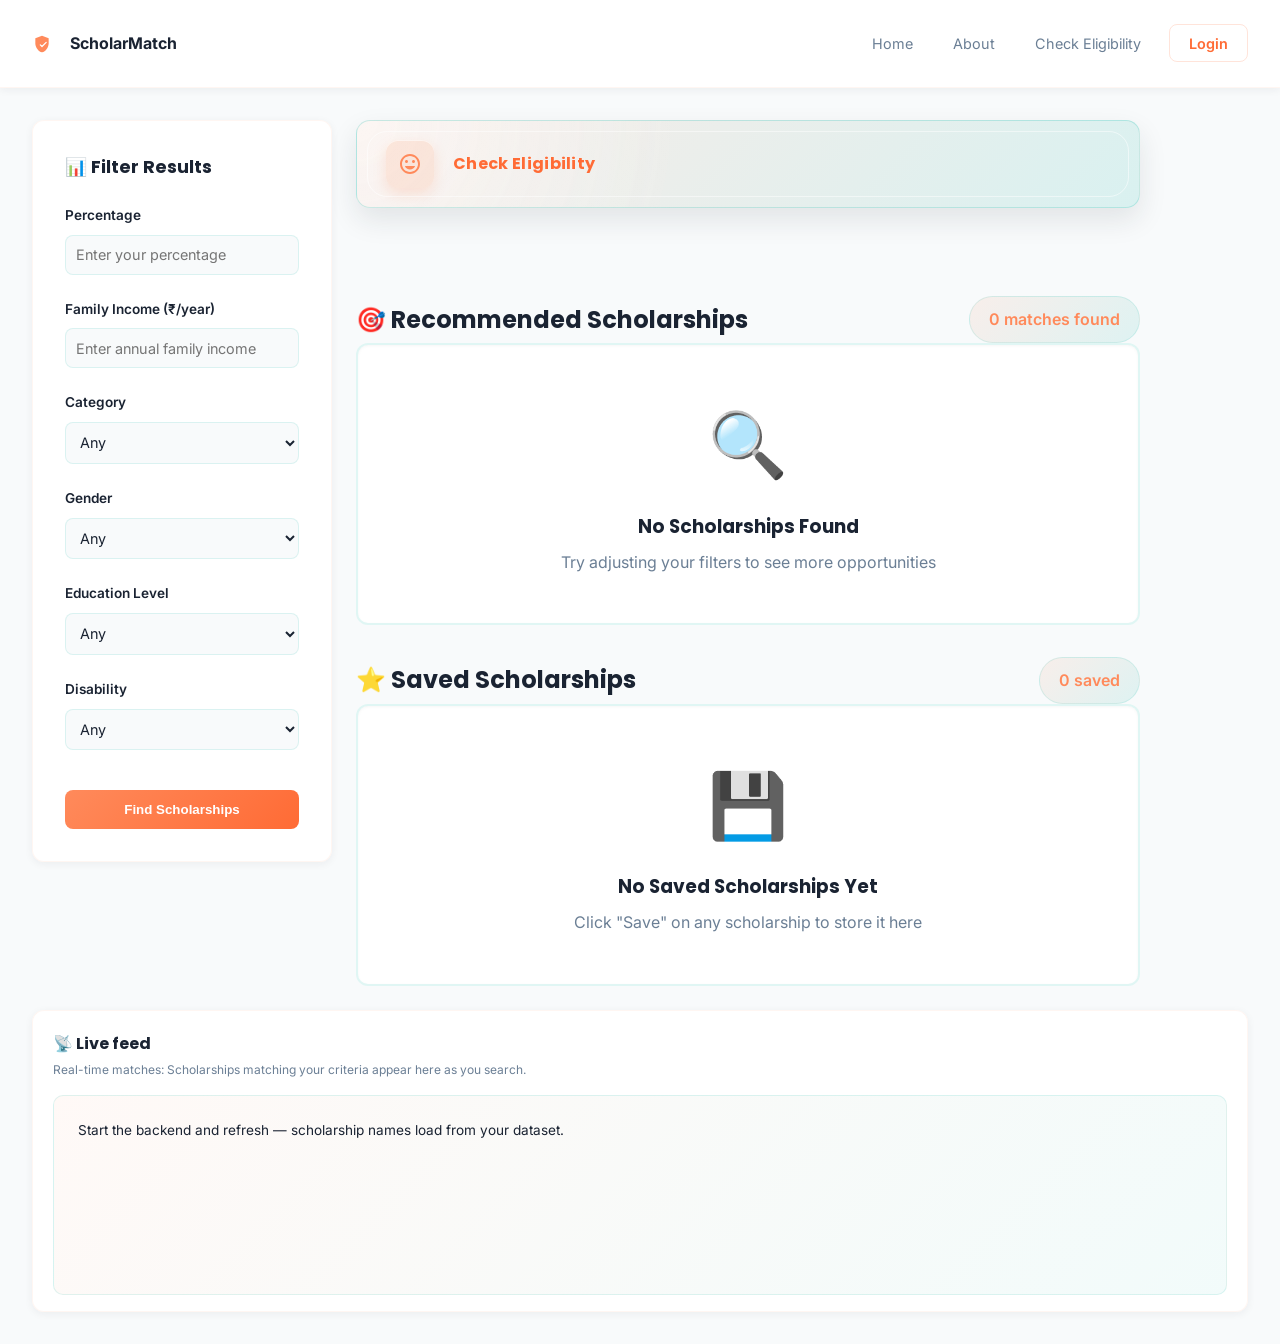
==== commit 8533b919: "Added check eligibility model" ====
--- a/frontend/index.html
+++ b/frontend/index.html
@@ -14,13 +14,25 @@
   <header class="dashboard-header">
     <div class="dashboard-header-content">
       <a href="/welcome.html" class="dashboard-logo">
-        <span style="font-size: 1.5rem;">🎓</span>
+        <svg aria-hidden="true" width="20" height="20" viewBox="0 0 24 24" fill="none" xmlns="http://www.w3.org/2000/svg" style="vertical-align:middle;margin-right:6px;">
+          <path d="M12 2L4 5v6c0 5 3.58 9.74 8 11 4.42-1.26 8-6 8-11V5l-8-3z" fill="#FF8A5B"/>
+          <path d="M10 13l2 2 5-5" stroke="#fff" stroke-width="1.5" stroke-linecap="round" stroke-linejoin="round"/>
+        </svg>
         <strong>ScholarMatch</strong>
       </a>
-      <nav class="dashboard-nav">
+      <nav class="dashboard-nav" style="margin-left:auto;">
         <a href="/welcome.html">Home</a>
         <a href="/welcome.html#how-it-works">About</a>
+        <a href="/eligibility">Check Eligibility</a>
       </nav>
+      <div class="auth-buttons" style="display:flex;align-items:center;gap:0.5rem;margin-left:0.75rem;">
+        <div class="profile-menu">
+          <a href="login.html" id="loginBtn" class="nav-link nav-link--login">Login</a>
+          <div id="profileDropdown" class="profile-dropdown">
+            <a href="#" id="logoutDropdownBtn" class="dropdown-item">Logout</a>
+          </div>
+        </div>
+      </div>
     </div>
   </header>
 
@@ -83,11 +95,6 @@
           </select>
         </div>
 
-        <div class="filter-group">
-          <label>State (optional)</label>
-          <input type="text" id="state" placeholder="e.g., Karnataka" />
-        </div>
-
         <button type="submit" class="filter-btn">Find Scholarships</button>
       </form>
     </aside>
@@ -96,6 +103,17 @@
     <main class="content-area">
       <!-- Status Message -->
       <div id="statusBox" class="status info" style="display: none;">Loading scholarship data...</div>
+
+      <!-- Eligibility Check Tab -->
+      <a class="eligibility-tab" href="/eligibility" aria-label="Check eligibility">
+        <span class="eligibility-tab__icon">
+          <svg viewBox="0 0 24 24" fill="none" xmlns="http://www.w3.org/2000/svg">
+            <path d="M12 2C6.48 2 2 6.48 2 12s4.48 10 10 10 10-4.48 10-10S17.52 2 12 2zm0 18c-4.41 0-8-3.59-8-8s3.59-8 8-8 8 3.59 8 8-3.59 8-8 8zm3.5-9c.83 0 1.5-.67 1.5-1.5S16.33 8 15.5 8 14 8.67 14 9.5s.67 1.5 1.5 1.5zm-7 0c.83 0 1.5-.67 1.5-1.5S9.33 8 8.5 8 7 8.67 7 9.5 7.67 11 8.5 11zm3.5 6.5c2.33 0 4.31-1.46 5.11-3.5H6.89c.8 2.04 2.78 3.5 5.11 3.5z" fill="#FF8A5B"/>
+          </svg>
+        </span>
+        <span class="eligibility-tab__label">Check Eligibility</span>
+        <span class="eligibility-tab__text">Quick eligibility check for any scholarship</span>
+      </a>
 
       <!-- Recommended Scholarships Section -->
       <section class="recommendations-section">
@@ -155,8 +173,20 @@
           <span class="metric-value applicable-percentage"></span>
         </div>
         <div class="metric-item">
+          <span class="metric-label">Success:</span>
+          <span class="metric-value success-probability-value"></span>
+        </div>
+        <div class="metric-item">
+          <span class="metric-label">Chance:</span>
+          <span class="metric-value chance-level-value"></span>
+        </div>
+        <div class="metric-item">
           <span class="metric-label">Accuracy:</span>
           <span class="metric-value accuracy-value"></span>
+        </div>
+        <div class="metric-item">
+          <span class="metric-label">Response Time:</span>
+          <span class="metric-value response-time-value"></span>
         </div>
         <div class="metric-item">
           <span class="metric-label">Error Rate:</span>
@@ -171,6 +201,57 @@
     </article>
   </template>
 
+  <script>
+    // Check session and update auth UI; handle profile dropdown and logout
+    document.addEventListener('DOMContentLoaded', () => {
+      checkAuthStatus();
+      document.addEventListener('click', handleDocumentClick);
+    });
+
+    function checkAuthStatus() {
+      const meUrl = new URL('../php/api_me.php', window.location.href).toString();
+      fetch(meUrl, { credentials: 'include' })
+        .then(r => r.json())
+        .then(data => {
+          const loginBtn = document.getElementById('loginBtn');
+          const profileDropdown = document.getElementById('profileDropdown');
+          if (data && data.authenticated && data.user) {
+            const user = data.user;
+            // Turn Login link into profile toggle
+            loginBtn.textContent = `👤 ${user.name}`;
+            loginBtn.href = '#';
+            loginBtn.setAttribute('aria-haspopup','true');
+            loginBtn.onclick = (e) => { e.preventDefault(); profileDropdown.style.display = (profileDropdown.style.display === 'none' || !profileDropdown.style.display) ? 'block' : 'none'; };
+          } else {
+            // show login link
+            loginBtn.textContent = 'Login';
+            loginBtn.href = 'login.html';
+            loginBtn.onclick = null;
+            if (profileDropdown) profileDropdown.style.display = 'none';
+          }
+        }).catch(() => {});
+    }
+
+    function handleDocumentClick(ev) {
+      const target = ev.target;
+      const profileDropdown = document.getElementById('profileDropdown');
+      const loginBtn = document.getElementById('loginBtn');
+      // logout click
+      if (target && target.id === 'logoutDropdownBtn') {
+        ev.preventDefault();
+        const logoutUrl = new URL('../php/logout.php', window.location.href).toString();
+        fetch(logoutUrl, { credentials: 'include' })
+          .then(() => { location.reload(); })
+          .catch(() => { location.reload(); });
+        return;
+      }
+      // close profile dropdown when clicking outside
+      if (profileDropdown && loginBtn && !profileDropdown.contains(target) && target !== loginBtn) {
+        profileDropdown.style.display = 'none';
+      }
+    }
+  </script>
+
   <script src="script.js"></script>
 </body>
 </html>
--- a/frontend/styles.css
+++ b/frontend/styles.css
@@ -48,6 +48,20 @@
   line-height: 1.6;
 }
 
+::selection {
+  background: #ffd3bf;
+  color: #111827;
+  -webkit-text-fill-color: #111827;
+  text-shadow: none;
+}
+
+::-moz-selection {
+  background: #ffd3bf;
+  color: #111827;
+  -webkit-text-fill-color: #111827;
+  text-shadow: none;
+}
+
 body.welcome-page {
   background: linear-gradient(135deg, #f8fafb 0%, #f0f4f7 100%);
 }
@@ -199,6 +213,45 @@
   background: var(--primary-dark);
   transform: translateY(-2px);
   box-shadow: 0 8px 16px rgba(255, 106, 53, 0.25);
+}
+
+/* Profile dropdown */
+.profile-menu {
+  position: relative;
+  display: inline-block;
+}
+
+.profile-dropdown {
+  display: none;
+  position: absolute;
+  right: 0;
+  top: calc(100% + 8px);
+  min-width: 160px;
+  padding: 6px;
+  border-radius: 10px;
+  background: #ffffff;
+  border: 1px solid rgba(26, 35, 50, 0.08);
+  box-shadow: 0 10px 26px rgba(26, 35, 50, 0.14);
+  z-index: 1000;
+}
+
+.dropdown-item {
+  display: block;
+  width: 100%;
+  text-decoration: none;
+  color: #c62828;
+  background: transparent;
+  padding: 0.55rem 0.75rem;
+  border-radius: 8px;
+  font-weight: 600;
+  font-size: 0.92rem;
+  transition: background var(--transition-fast), color var(--transition-fast), transform var(--transition-fast);
+}
+
+.dropdown-item:hover {
+  background: rgba(198, 40, 40, 0.1);
+  color: #b71c1c;
+  transform: translateX(2px);
 }
 
 /* Hero Section */
@@ -537,6 +590,80 @@
   line-height: 1.6;
 }
 
+.step-visual,
+.feature-visual {
+  display: flex;
+  flex-direction: column;
+  align-items: center;
+  justify-content: center;
+  gap: 0.5rem;
+  min-height: 150px;
+  margin: 0 0 1.25rem;
+  border-radius: 18px;
+  position: relative;
+  overflow: hidden;
+  box-shadow: inset 0 1px 0 rgba(255, 255, 255, 0.35);
+}
+
+.step-visual::before,
+.feature-visual::before {
+  content: '';
+  position: absolute;
+  inset: 0;
+  background: radial-gradient(circle at top left, rgba(255,255,255,0.35), transparent 55%);
+}
+
+.step-visual-icon,
+.feature-icon {
+  position: relative;
+  z-index: 1;
+  font-size: 3rem;
+  filter: drop-shadow(0 8px 16px rgba(26, 35, 50, 0.18));
+}
+
+.step-visual-svg,
+.feature-visual-svg {
+  width: 80px;
+  height: 80px;
+  filter: drop-shadow(0 8px 16px rgba(26, 35, 50, 0.18));
+  animation: float 3s ease-in-out infinite;
+}
+
+@keyframes float {
+  0%, 100% { transform: translateY(0px); }
+  50% { transform: translateY(-8px); }
+}
+
+.step-chip {
+  position: relative;
+  z-index: 1;
+  font-size: 0.78rem;
+  font-weight: 700;
+  letter-spacing: 0.04em;
+  text-transform: uppercase;
+  padding: 0.45rem 0.8rem;
+  border-radius: 999px;
+  background: rgba(255, 255, 255, 0.92);
+  color: var(--text);
+}
+
+.step-visual-1 { background: linear-gradient(135deg, rgba(255, 138, 91, 0.18), rgba(255, 176, 138, 0.38)); }
+.step-visual-2 { background: linear-gradient(135deg, rgba(0, 180, 166, 0.16), rgba(95, 212, 201, 0.38)); }
+.step-visual-3 { background: linear-gradient(135deg, rgba(255, 212, 92, 0.18), rgba(255, 138, 91, 0.22)); }
+.step-visual-4 { background: linear-gradient(135deg, rgba(99, 102, 241, 0.16), rgba(0, 180, 166, 0.2)); }
+
+.feature-visual {
+  min-height: 120px;
+  margin-bottom: 1rem;
+}
+
+.feature-visual-1 { background: linear-gradient(135deg, rgba(255, 138, 91, 0.16), rgba(255, 176, 138, 0.3)); }
+.feature-visual-2 { background: linear-gradient(135deg, rgba(255, 212, 92, 0.18), rgba(255, 138, 91, 0.22)); }
+.feature-visual-3 { background: linear-gradient(135deg, rgba(26, 35, 50, 0.08), rgba(0, 180, 166, 0.18)); }
+.feature-visual-4 { background: linear-gradient(135deg, rgba(99, 102, 241, 0.16), rgba(95, 212, 201, 0.22)); }
+.feature-visual-5 { background: linear-gradient(135deg, rgba(0, 180, 166, 0.14), rgba(255, 176, 138, 0.24)); }
+.feature-visual-6 { background: linear-gradient(135deg, rgba(255, 138, 91, 0.16), rgba(0, 180, 166, 0.16)); }
+
 /* Features Section */
 .features {
   padding: 5rem 2rem;
@@ -654,7 +781,7 @@
   color: var(--primary);
 }
 
-/* Main Container: filters | content | ticker (right) */
+/* Main Container: filters | content | eligibility tab | ticker (right) */
 .main-container {
   max-width: 1600px;
   margin: 0 auto;
@@ -744,6 +871,11 @@
   min-width: 0;
 }
 
+/* Recommendations section with spacing */
+.recommendations-section {
+  margin-top: 2rem;
+}
+
 /* Bordered scroll regions for cards (page height stays stable) */
 .cards-scroll-panel {
   border: 2px solid var(--border);
@@ -792,6 +924,99 @@
   display: flex;
   flex-direction: column;
   min-width: 0;
+}
+
+.eligibility-tab {
+  position: relative;
+  width: 100%;
+  display: flex;
+  flex-direction: row;
+  align-items: center;
+  justify-content: flex-start;
+  gap: 1.2rem;
+  padding: 1.2rem 1.8rem;
+  border-radius: 14px;
+  text-decoration: none;
+  text-align: left;
+  color: #10212f;
+  background:
+    radial-gradient(circle at top left, rgba(255, 255, 255, 0.5), transparent 40%),
+    linear-gradient(135deg, rgba(255, 138, 91, 0.12), rgba(0, 180, 166, 0.12));
+  border: 1px solid rgba(0, 180, 166, 0.2);
+  box-shadow: 0 12px 28px rgba(26, 35, 50, 0.1);
+  margin-bottom: 1.5rem;
+  overflow: hidden;
+  transition: transform var(--transition-base), box-shadow var(--transition-base), background var(--transition-base);
+}
+
+.eligibility-tab::before {
+  content: '';
+  position: absolute;
+  inset: 10px;
+  border-radius: 20px;
+  border: 1px solid rgba(255, 255, 255, 0.5);
+  pointer-events: none;
+}
+
+.eligibility-tab:hover {
+  transform: translateX(4px);
+  box-shadow: 0 18px 42px rgba(26, 35, 50, 0.15);
+  background:
+    radial-gradient(circle at top left, rgba(255, 255, 255, 0.65), transparent 40%),
+    linear-gradient(135deg, rgba(255, 138, 91, 0.18), rgba(0, 180, 166, 0.18));
+}
+
+.eligibility-tab__label {
+  font-family: 'Poppins', sans-serif;
+  font-size: 1rem;
+  font-weight: 700;
+  letter-spacing: 0.02em;
+  color: var(--primary-dark);
+  flex: 1;
+}
+
+.eligibility-tab__icon {
+  display: grid;
+  place-items: center;
+  width: 48px;
+  height: 48px;
+  flex-shrink: 0;
+  border-radius: 12px;
+  background: rgba(255, 138, 91, 0.15);
+  box-shadow: inset 0 1px 0 rgba(255, 255, 255, 0.6), 0 6px 14px rgba(255, 138, 91, 0.2);
+  font-size: 1.25rem;
+}
+
+.eligibility-tab__icon svg {
+  width: 24px;
+  height: 24px;
+}
+
+.eligibility-tab__text {
+  display: none;
+  font-size: 0.85rem;
+  line-height: 1.4;
+  color: var(--text-light);
+}
+
+@media (max-width: 1280px) {
+  .main-container {
+    grid-template-columns: minmax(240px, 300px) minmax(0, 1fr) 84px;
+  }
+
+  .ticker-sidebar {
+    grid-column: 1 / -1;
+  }
+}
+
+@media (max-width: 1024px) {
+  .main-container {
+    grid-template-columns: 1fr;
+  }
+
+  .ticker-sidebar {
+    grid-column: auto;
+  }
 }
 
 .ticker-sidebar-title {
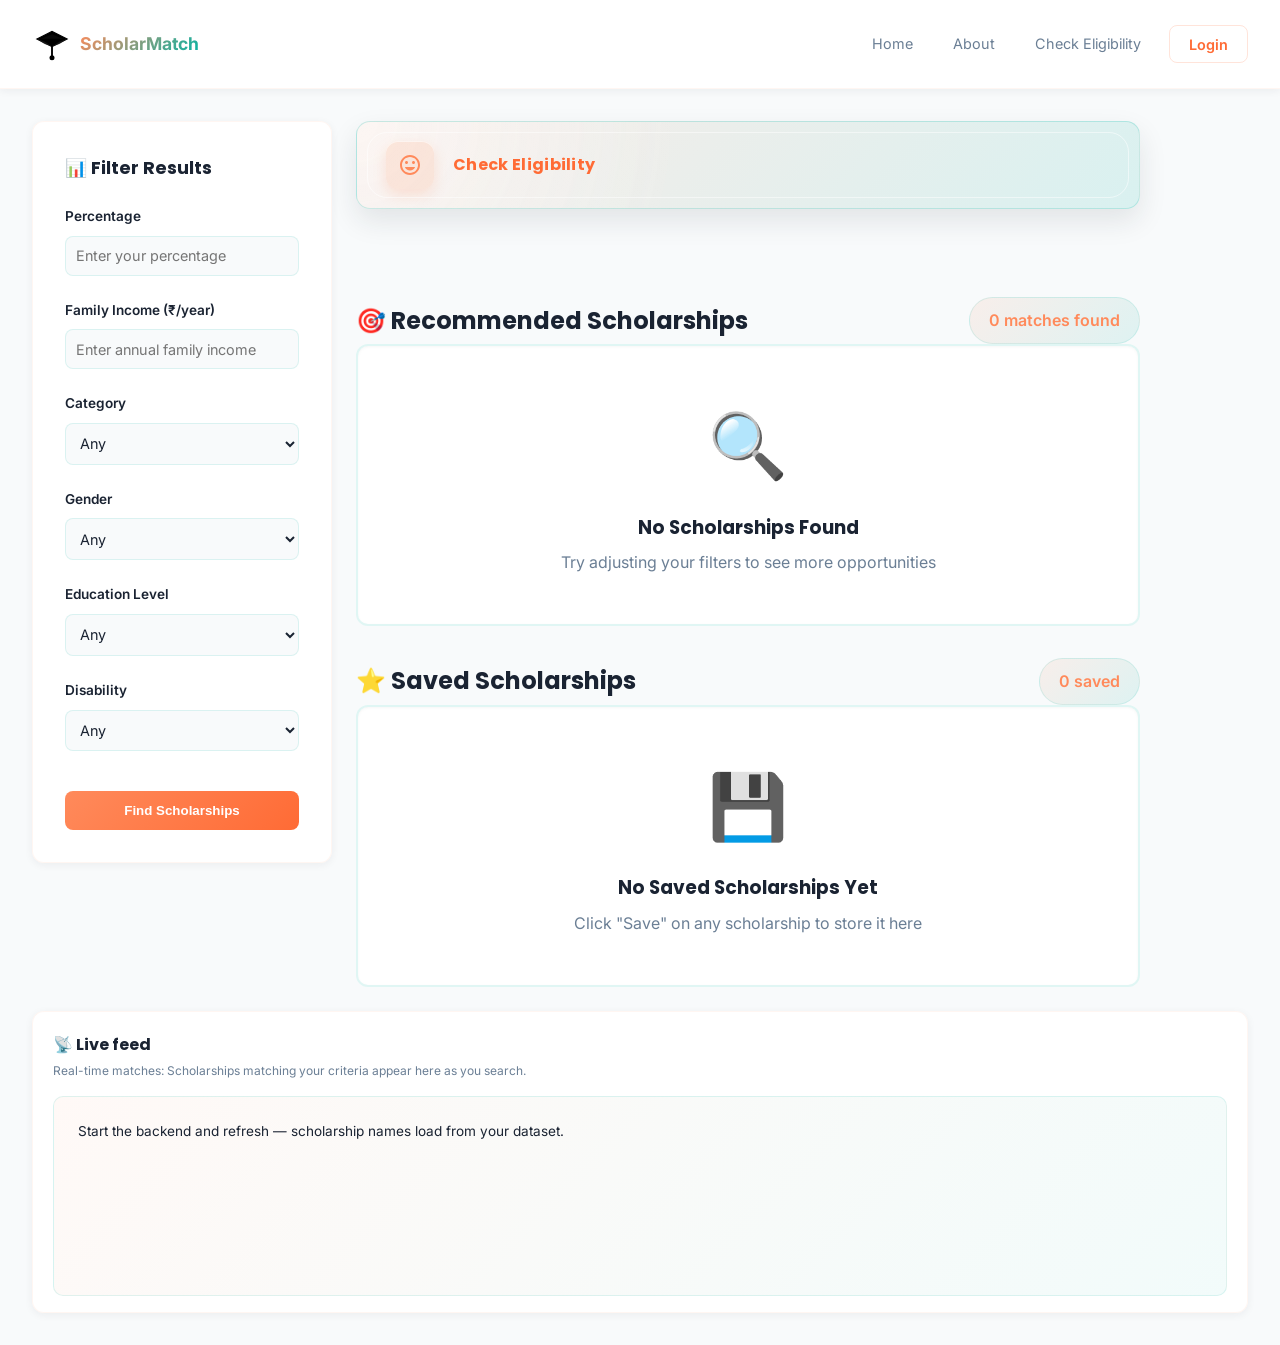
==== commit 2acc0d76: "Modified 3d image (hero section)" ====
--- a/frontend/index.html
+++ b/frontend/index.html
@@ -13,12 +13,21 @@
   <!-- Dashboard Header -->
   <header class="dashboard-header">
     <div class="dashboard-header-content">
-      <a href="/welcome.html" class="dashboard-logo">
-        <svg aria-hidden="true" width="20" height="20" viewBox="0 0 24 24" fill="none" xmlns="http://www.w3.org/2000/svg" style="vertical-align:middle;margin-right:6px;">
-          <path d="M12 2L4 5v6c0 5 3.58 9.74 8 11 4.42-1.26 8-6 8-11V5l-8-3z" fill="#FF8A5B"/>
-          <path d="M10 13l2 2 5-5" stroke="#fff" stroke-width="1.5" stroke-linecap="round" stroke-linejoin="round"/>
+      <a href="/welcome.html" class="dashboard-logo" style="display: flex; align-items: center; gap: 0.5rem; text-decoration: none;">
+        <svg aria-hidden="true" width="40" height="40" viewBox="0 0 32 32" fill="none" xmlns="http://www.w3.org/2000/svg">
+          <!-- Graduation cap mortarboard -->
+          <polygon points="4,12 16,6 28,12 16,18" fill="#000000" stroke="#000000" stroke-width="1"/>
+          <!-- Cap front (front part of mortarboard) -->
+          <polygon points="6,12 16,8 26,12" fill="#0a0a0a" stroke="#000000" stroke-width="0.5"/>
+          <!-- Cap sides shadow -->
+          <polygon points="4,12 10,16 16,18 10,14" fill="#1a1a1a" opacity="0.7"/>
+          <polygon points="28,12 22,16 16,18 22,14" fill="#1a1a1a" opacity="0.7"/>
+          <!-- Tassel string -->
+          <line x1="16" y1="18" x2="16" y2="26" stroke="#000000" stroke-width="1.5"/>
+          <!-- Tassel bulb -->
+          <circle cx="16" cy="27" r="2" fill="#000000"/>
         </svg>
-        <strong>ScholarMatch</strong>
+        <strong style="background: linear-gradient(135deg, #FF8A5B 0%, #00B4A6 100%); -webkit-background-clip: text; -webkit-text-fill-color: transparent; font-size: 1.1rem;">ScholarMatch</strong>
       </a>
       <nav class="dashboard-nav" style="margin-left:auto;">
         <a href="/welcome.html">Home</a>
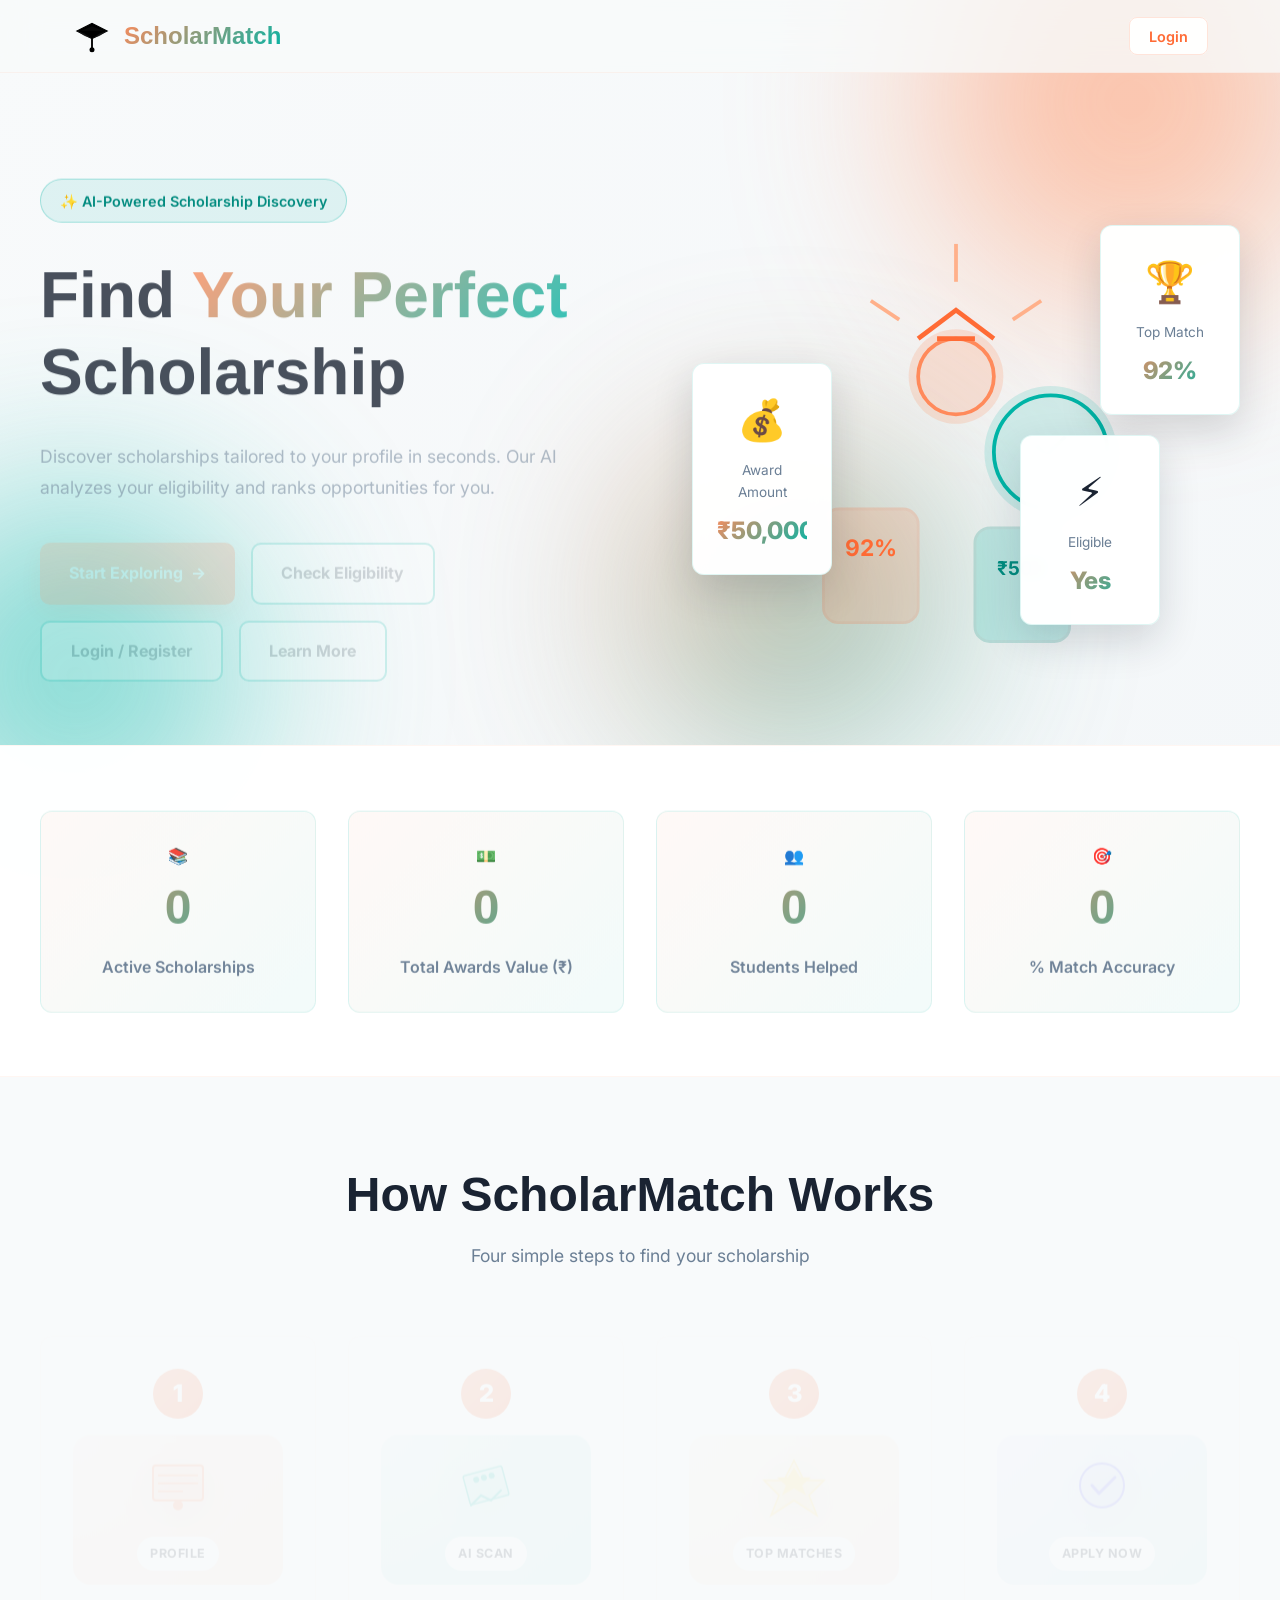
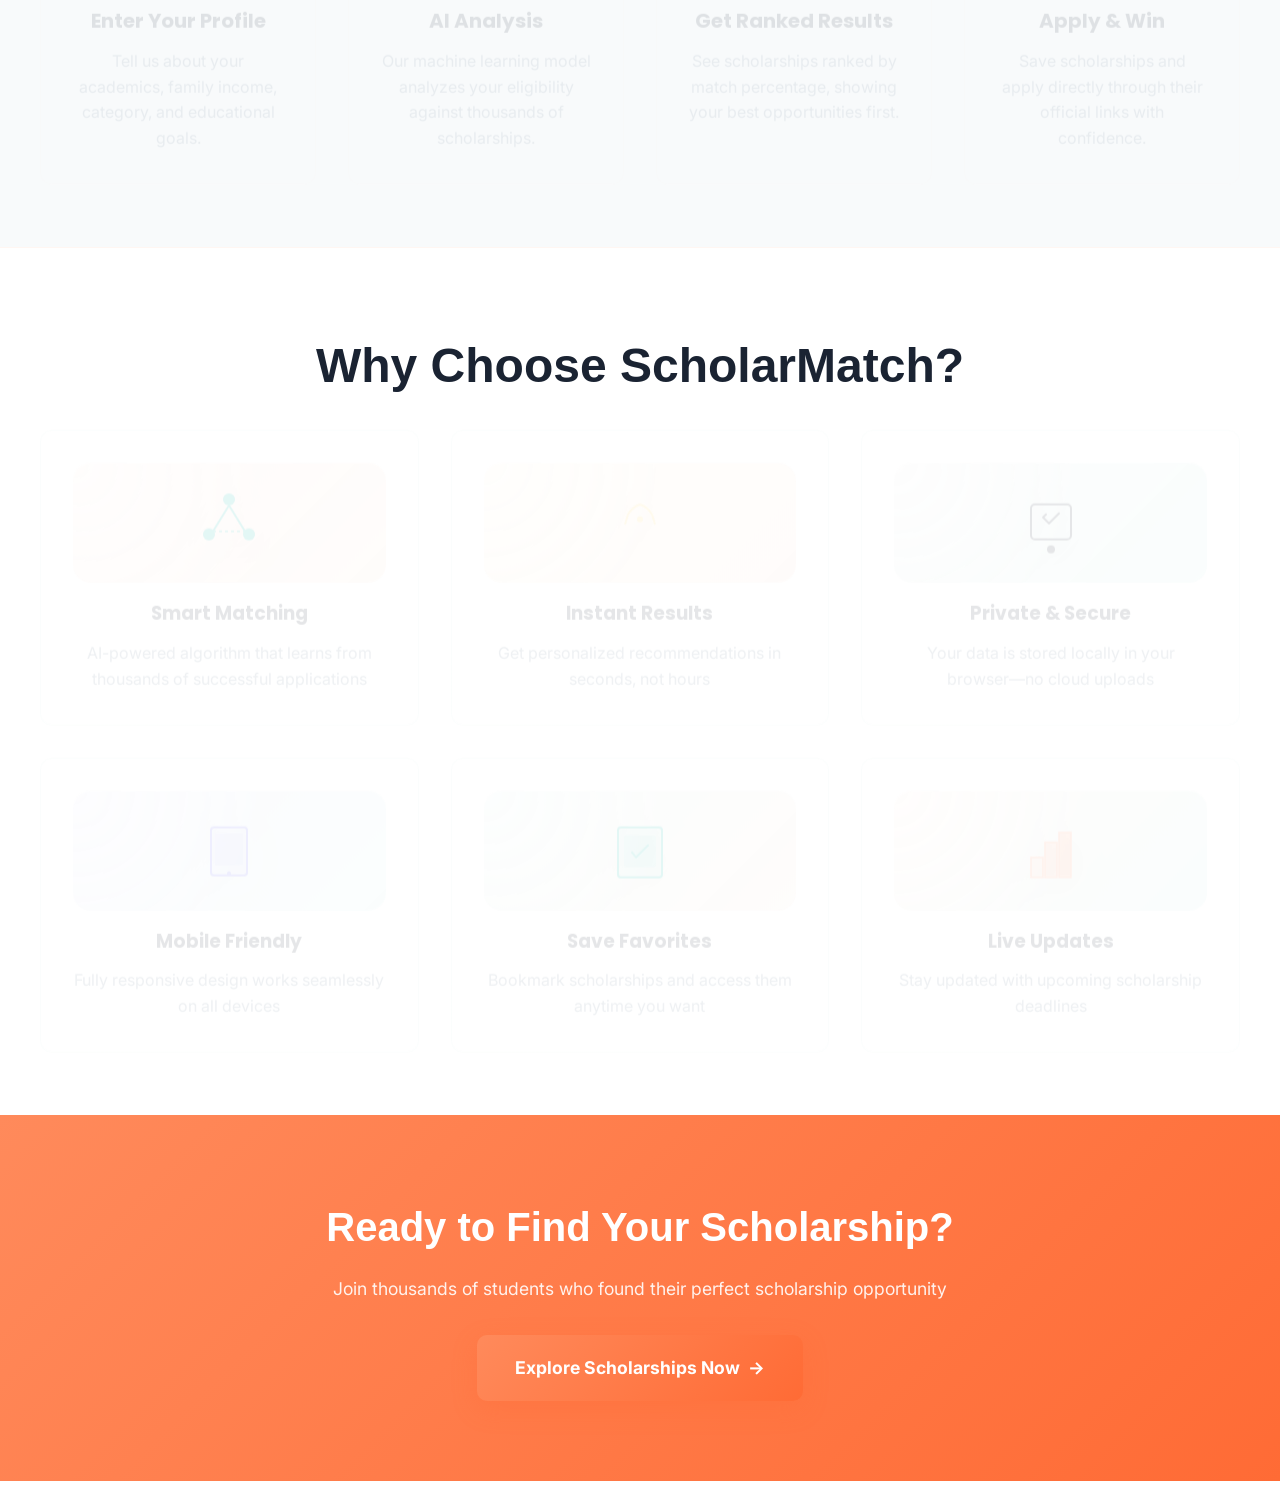
==== commit 4496c0f0: "Modified minute changes" ====
--- a/frontend/index.html
+++ b/frontend/index.html
@@ -9,7 +9,31 @@
   <link href="https://fonts.googleapis.com/css2?family=Poppins:wght@300;400;600;700;800&family=Inter:wght@400;500;600&display=swap" rel="stylesheet">
   <link rel="stylesheet" href="styles.css" />
 </head>
-<body>
+<body style="visibility:hidden;">
+  <script>
+    (async () => {
+      const endpoints = [
+        new URL('../php/api_me.php', window.location.href).toString(),
+        new URL('api_me_wrapper.php', window.location.href).toString()
+      ];
+
+      for (const endpoint of endpoints) {
+        try {
+          const response = await fetch(endpoint, { credentials: 'include' });
+          const data = await response.json();
+          if (data && data.authenticated) {
+            document.body.style.visibility = 'visible';
+            return;
+          }
+        } catch (error) {
+          // Try the next auth source.
+        }
+      }
+
+      window.location.replace('welcome.html');
+    })();
+    document.body.style.visibility = 'hidden';
+  </script>
   <!-- Dashboard Header -->
   <header class="dashboard-header">
     <div class="dashboard-header-content">
